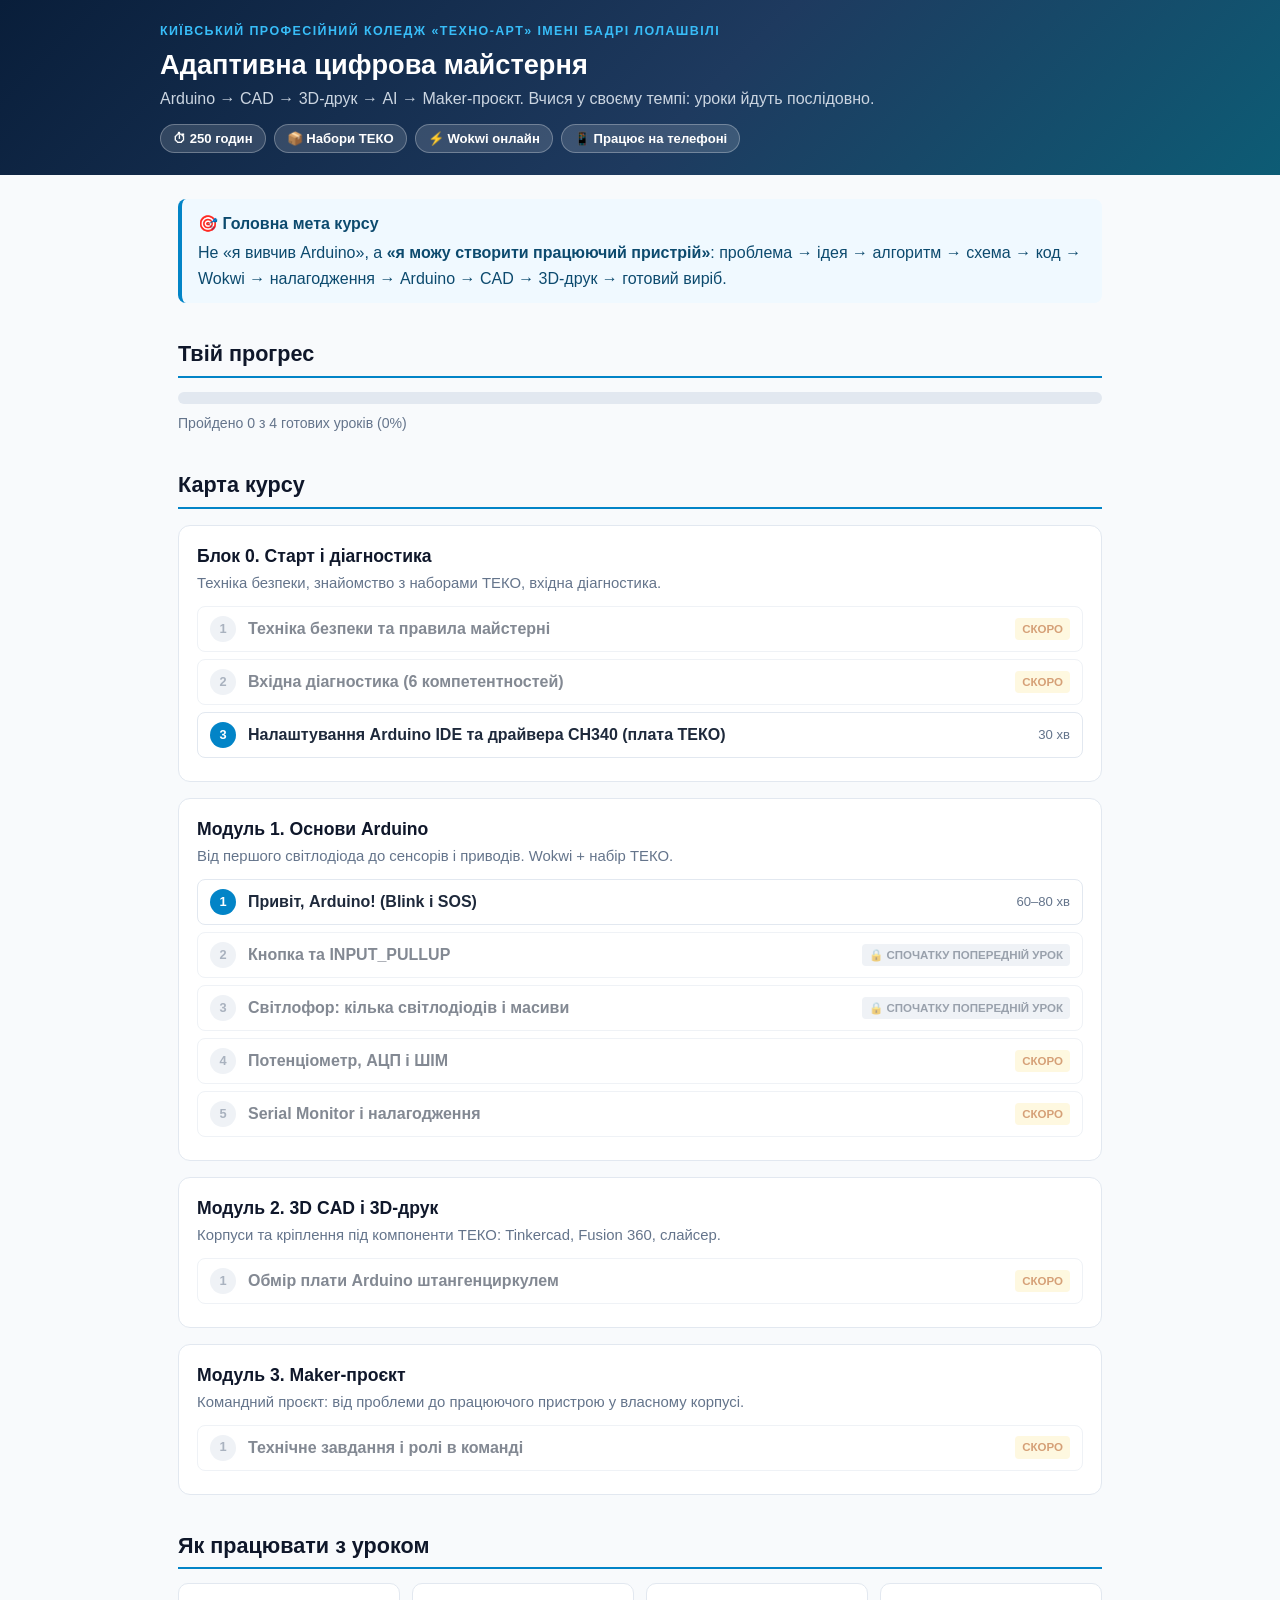
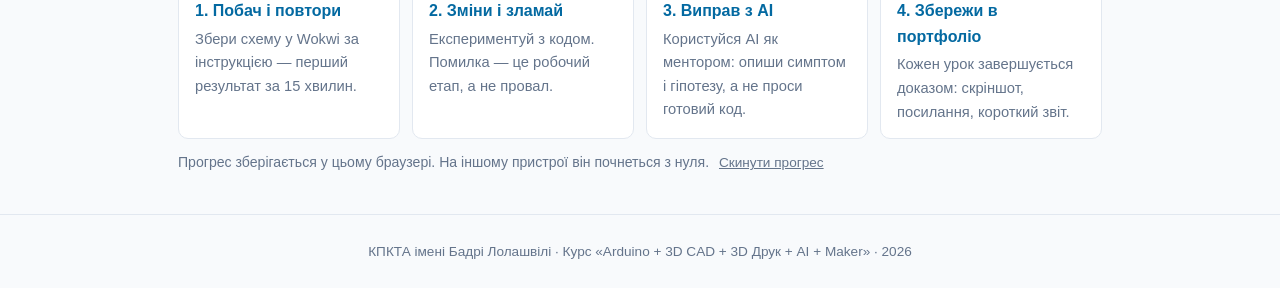
==== index.html @ d06ac38b "Add files via upload" ====
<!DOCTYPE html>
<html lang="uk">
<head>
<meta charset="UTF-8">
<meta name="viewport" content="width=device-width, initial-scale=1">
<title>Адаптивна цифрова майстерня: Arduino · CAD · 3D-друк · AI · Maker</title>
<link rel="stylesheet" href="assets/style.css">
</head>
<body data-root="">

<header class="site-header">
  <div class="wrap">
    <div class="inst">Київський професійний коледж «ТЕХНО-АРТ» імені Бадрі Лолашвілі</div>
    <h1>Адаптивна цифрова майстерня</h1>
    <p>Arduino → CAD → 3D-друк → AI → Maker-проєкт. Вчися у своєму темпі: уроки йдуть послідовно.</p>
    <div class="meta">
      <span class="pill">⏱ 250 годин</span>
      <span class="pill">📦 Набори ТЕКО</span>
      <span class="pill">⚡ Wokwi онлайн</span>
      <span class="pill">📱 Працює на телефоні</span>
    </div>
  </div>
</header>

<main>
  <div class="box mission">
    <div class="box-title">🎯 Головна мета курсу</div>
    Не «я вивчив Arduino», а <strong>«я можу створити працюючий пристрій»</strong>:
    проблема → ідея → алгоритм → схема → код → Wokwi → налагодження → Arduino → CAD → 3D-друк → готовий виріб.
  </div>

  <h2>Твій прогрес</h2>
  <div class="progress"><div id="progress-bar"></div></div>
  <div id="progress-text" class="hint"></div>

  <h2>Карта курсу</h2>
  <div id="course-root"></div>

  <h2>Як працювати з уроком</h2>
  <div class="grid">
    <div class="card"><h4>1. Побач і повтори</h4><p>Збери схему у Wokwi за інструкцією — перший результат за 15 хвилин.</p></div>
    <div class="card"><h4>2. Зміни і зламай</h4><p>Експериментуй з кодом. Помилка — це робочий етап, а не провал.</p></div>
    <div class="card"><h4>3. Виправ з AI</h4><p>Користуйся AI як ментором: опиши симптом і гіпотезу, а не проси готовий код.</p></div>
    <div class="card"><h4>4. Збережи в портфоліо</h4><p>Кожен урок завершується доказом: скріншот, посилання, короткий звіт.</p></div>
  </div>

  <p class="hint">Прогрес зберігається у цьому браузері. На іншому пристрої він почнеться з нуля.
  <button class="link-btn" id="reset-btn">Скинути прогрес</button></p>
</main>

<footer>
  КПКТА імені Бадрі Лолашвілі · Курс «Arduino + 3D CAD + 3D Друк + AI + Maker» · 2026
</footer>

<script src="assets/course.js"></script>
<script src="assets/app.js"></script>
</body>
</html>
---- assets/style.css ----
:root{
  --primary:#0284c7;--primary-dark:#0369a1;--ink:#0f172a;--text:#1e293b;--muted:#64748b;
  --bg:#f8fafc;--card:#fff;--border:#e2e8f0;--ok:#059669;--warn:#d97706;--bad:#dc2626;--purple:#7c3aed;
}
*,*:before,*:after{box-sizing:border-box}
html{scroll-behavior:smooth}
body{margin:0;font-family:-apple-system,BlinkMacSystemFont,"Segoe UI",Roboto,Arial,sans-serif;
  background:var(--bg);color:var(--text);line-height:1.6;font-size:16px}
a{color:var(--primary-dark)}
code{background:#e2e8f0;padding:1px 6px;border-radius:4px;font-family:Consolas,"Courier New",monospace;font-size:.92em}

/* Header */
.site-header{background:linear-gradient(135deg,#091e3a,#1e3a5f 55%,#0d5c75);color:#fff;padding:22px 20px}
.wrap{max-width:960px;margin:0 auto}
.site-header .inst{font-size:.78rem;letter-spacing:1.4px;text-transform:uppercase;color:#38bdf8;font-weight:700}
.site-header h1{margin:6px 0 4px;font-size:1.7rem;line-height:1.25}
.site-header p{margin:0;color:#cbd5e1}
.crumbs{font-size:.85rem;margin-bottom:6px}
.crumbs a{color:#7dd3fc;text-decoration:none}
.crumbs a:hover{text-decoration:underline}
.meta{display:flex;flex-wrap:wrap;gap:8px;margin-top:12px}
.pill{background:rgba(255,255,255,.14);border:1px solid rgba(255,255,255,.28);padding:3px 12px;border-radius:20px;font-size:.82rem;font-weight:600}

main{max-width:960px;margin:24px auto;padding:0 18px}
h2{font-size:1.35rem;color:var(--ink);border-bottom:2px solid var(--primary);padding-bottom:4px;margin:34px 0 14px}
h3{font-size:1.1rem;color:var(--primary-dark);margin:20px 0 8px}

/* Boxes */
.box{border-radius:8px;padding:12px 16px;margin:14px 0;border-left:4px solid}
.box>:first-child{margin-top:0}.box>:last-child{margin-bottom:0}
.box-title{font-weight:700;margin-bottom:4px}
.mission{background:#f0f9ff;border-color:var(--primary);color:#0c4a6e}
.warn{background:#fffbeb;border-color:var(--warn);color:#78350f}
.danger{background:#fef2f2;border-color:var(--bad);color:#7f1d1d}
.ok{background:#f0fdf4;border-color:var(--ok);color:#14532d}
.ai{background:#faf5ff;border-color:var(--purple);color:#4c1d95}

/* Cards / grid */
.grid{display:grid;grid-template-columns:repeat(auto-fit,minmax(220px,1fr));gap:12px;margin:12px 0}
.card{background:var(--card);border:1px solid var(--border);border-radius:10px;padding:14px 16px}
.card h4{margin:0 0 4px;color:var(--primary-dark)}
.card p{margin:0;font-size:.92rem;color:var(--muted)}

/* Code */
.codewrap{position:relative;margin:12px 0}
pre{background:#0f172a;color:#e2e8f0;padding:14px 16px;border-radius:8px;overflow-x:auto;
  font-family:Consolas,"Courier New",monospace;font-size:.88rem;line-height:1.5;margin:0}
.copy-btn{position:absolute;top:8px;right:8px;background:#334155;color:#fff;border:0;border-radius:6px;
  padding:4px 10px;font-size:.78rem;cursor:pointer}
.copy-btn:hover{background:var(--primary)}

/* Buttons */
.btn{display:inline-block;background:var(--primary);color:#fff;border:0;border-radius:8px;padding:9px 18px;
  font-weight:600;font-size:.95rem;text-decoration:none;cursor:pointer}
.btn:hover{background:var(--primary-dark)}
.btn.alt{background:#fff;color:var(--ink);border:1px solid var(--border)}
.btn.alt:hover{background:#f1f5f9}
.btn.ok-btn{background:var(--ok)}
.btn[disabled],.btn.disabled{opacity:.45;cursor:not-allowed;pointer-events:none}

/* Tabs */
.tabs{display:flex;flex-wrap:wrap;gap:6px;margin:14px 0 0}
.tabs button{background:#fff;border:1px solid var(--border);border-bottom:0;border-radius:8px 8px 0 0;
  padding:8px 14px;font-weight:600;cursor:pointer;color:var(--muted)}
.tabs button.active{background:var(--primary);color:#fff;border-color:var(--primary)}
.panel{display:none;background:#fff;border:1px solid var(--border);border-radius:0 8px 8px 8px;padding:14px 16px}
.panel.active{display:block}

/* Details */
details{background:#fff;border:1px solid var(--border);border-radius:8px;padding:8px 14px;margin:10px 0}
summary{font-weight:700;cursor:pointer;color:var(--primary-dark)}
details[open] summary{margin-bottom:8px}

/* Checklist */
.checklist{list-style:none;padding:0;margin:10px 0}
.checklist li{margin:6px 0}
.checklist label{display:flex;gap:10px;align-items:flex-start;cursor:pointer}
.checklist input{margin-top:6px;width:18px;height:18px;accent-color:var(--ok)}

/* Tables */
table{border-collapse:collapse;width:100%;margin:12px 0;font-size:.93rem}
th{background:var(--ink);color:#fff;text-align:left;padding:7px 10px}
td{border:1px solid var(--border);padding:7px 10px;vertical-align:top;background:#fff}

/* Lesson footer nav */
.lesson-nav{display:flex;justify-content:space-between;gap:10px;flex-wrap:wrap;margin:36px 0 10px;
  padding-top:18px;border-top:2px solid var(--border)}
.done-row{text-align:center;margin:26px 0}
.hint{font-size:.88rem;color:var(--muted);margin-top:6px}

/* Course map */
.progress{height:12px;background:#e2e8f0;border-radius:10px;overflow:hidden;margin:8px 0}
.progress>div{height:100%;background:linear-gradient(90deg,#0284c7,#10b981);width:0;transition:width .4s}
.module{background:#fff;border:1px solid var(--border);border-radius:12px;padding:16px 18px;margin:16px 0}
.module h3{margin:0;color:var(--ink)}
.module>p{margin:2px 0 10px;color:var(--muted);font-size:.93rem}
.lesson-row{display:flex;align-items:center;gap:12px;padding:9px 12px;border:1px solid var(--border);
  border-radius:8px;margin:7px 0;text-decoration:none;color:var(--text);background:#fff}
a.lesson-row:hover{border-color:var(--primary);background:#f0f9ff}
.lesson-row .st{width:26px;height:26px;border-radius:50%;display:flex;align-items:center;justify-content:center;
  font-size:.8rem;font-weight:700;background:#e2e8f0;color:var(--muted);flex:none}
.lesson-row.done .st{background:var(--ok);color:#fff}
.lesson-row.open .st{background:var(--primary);color:#fff}
.lesson-row .t{flex:1;font-weight:600}
.lesson-row .tm{font-size:.82rem;color:var(--muted);white-space:nowrap}
.lesson-row.locked{opacity:.55;cursor:not-allowed}
.tag{font-size:.72rem;font-weight:700;border-radius:4px;padding:2px 7px;text-transform:uppercase}
.tag.soon{background:#fef3c7;color:#b45309}.tag.lock{background:#e2e8f0;color:#475569}
footer{text-align:center;color:var(--muted);font-size:.85rem;padding:26px 16px;border-top:1px solid var(--border);margin-top:40px}
.link-btn{background:none;border:0;color:var(--muted);text-decoration:underline;cursor:pointer;font-size:.85rem}
/* Кроки уроку */
.step{display:flex;align-items:center;gap:12px;margin:34px 0 14px;border-bottom:2px solid var(--primary);padding-bottom:6px}
.step .num{flex:none;width:36px;height:36px;border-radius:50%;background:var(--primary);color:#fff;display:flex;
  align-items:center;justify-content:center;font-weight:800}
.step h2{margin:0;border:0;padding:0}
.step.bonus .num{background:var(--purple)}
.badge-bonus{background:#f3e8ff;color:#7e22ce;font-size:.72rem;font-weight:700;border-radius:4px;padding:2px 8px;
  text-transform:uppercase;margin-left:8px;vertical-align:middle}
.win{background:#f0fdf4;border:2px dashed var(--ok);border-radius:10px;padding:12px 16px;margin:16px 0;color:#14532d}
.win strong:first-child{font-size:1.05rem}
.lead{font-size:1.1rem;color:var(--text)}
.glossary dt{font-weight:700;color:var(--primary-dark);margin-top:8px}
.glossary dd{margin:2px 0 0 0;color:var(--muted)}
.figure{background:#fff;border:1px solid var(--border);border-radius:10px;padding:10px;margin:14px 0;text-align:center}
.figure svg{max-width:100%;height:auto}
.figure figcaption{font-size:.85rem;color:var(--muted);margin-top:4px}

/* Віртуальний маяк */
.ledsim{background:#0f172a;color:#e2e8f0;border-radius:14px;padding:18px;margin:16px 0}
.ledsim-stage{display:flex;align-items:center;gap:18px;justify-content:center;padding:10px 0 16px}
.ledsim .led{width:74px;height:74px;border-radius:50%;background:#3b0a0a;border:4px solid #475569;
  transition:background .05s,box-shadow .05s}
.ledsim .led.on{background:#ff3b3b;box-shadow:0 0 18px 8px rgba(255,59,59,.65),0 0 60px 24px rgba(255,59,59,.35)}
.ledsim-state{font-size:1.1rem;font-weight:700;min-width:130px}
.ledsim-controls{display:grid;grid-template-columns:repeat(auto-fit,minmax(240px,1fr));gap:12px;margin-bottom:12px}
.ledsim label{display:block;font-size:.92rem}
.ledsim input[type=range]{width:100%;accent-color:#38bdf8}
.ledsim .row{display:flex;flex-wrap:wrap;gap:8px;margin:6px 0 12px}
.ledsim pre{background:#020617;font-size:.85rem}
.ledsim .btn.alt{background:#1e293b;color:#e2e8f0;border-color:#334155}
/* Віртуальна кнопка */
.buttonsim{background:#0f172a;color:#e2e8f0;border-radius:14px;padding:18px;margin:16px 0}
.buttonsim-stage{display:flex;align-items:center;justify-content:space-around;gap:20px;padding:14px 0 18px;flex-wrap:wrap}
.push-btn-box{display:flex;flex-direction:column;align-items:center;gap:8px}
.push-btn{width:90px;height:90px;border-radius:18px;background:linear-gradient(145deg,#334155,#1e293b);
  border:4px solid #475569;box-shadow:0 8px 0 #0f172a,0 12px 16px rgba(0,0,0,.4);
  cursor:pointer;display:flex;flex-direction:column;align-items:center;justify-content:center;
  font-weight:700;color:#f8fafc;font-size:.95rem;user-select:none;transition:transform .06s,box-shadow .06s;
  outline:none;-webkit-tap-highlight-color:transparent}
.push-btn:active,.push-btn.pressed{transform:translateY(6px);box-shadow:0 2px 0 #0f172a,0 4px 8px rgba(0,0,0,.4);
  background:linear-gradient(145deg,#0284c7,#0369a1);border-color:#38bdf8}
.push-btn .btn-cap{width:54px;height:54px;border-radius:50%;background:#e11d48;box-shadow:inset 0 3px 6px rgba(255,255,255,.4),0 2px 4px rgba(0,0,0,.3);transition:background .06s}
.push-btn:active .btn-cap,.push-btn.pressed .btn-cap{background:#be123c}
.pin-monitor{background:#1e293b;border:1px solid #334155;border-radius:10px;padding:12px 18px;font-family:Consolas,monospace;font-size:.92rem;min-width:210px}
.pin-monitor .val{font-weight:700;padding:2px 8px;border-radius:4px;display:inline-block}
/* Віртуальний світлофор */
.trafficsim{background:#0f172a;color:#e2e8f0;border-radius:14px;padding:18px;margin:16px 0}
.trafficsim-stage{display:flex;align-items:center;justify-content:center;gap:30px;padding:16px 0;flex-wrap:wrap}
.traffic-housing{background:#1e293b;border:4px solid #334155;border-radius:24px;padding:16px 14px;display:flex;flex-direction:column;gap:12px;box-shadow:0 10px 25px rgba(0,0,0,.5);align-items:center}
.traffic-lamp{width:56px;height:56px;border-radius:50%;background:#1e1e24;border:3px solid #0f172a;transition:background .1s,box-shadow .1s}
.traffic-lamp.red.on{background:#ef4444;box-shadow:0 0 20px 8px rgba(239,68,68,.7)}
.traffic-lamp.yellow.on{background:#eab308;box-shadow:0 0 20px 8px rgba(234,179,8,.7)}
.traffic-lamp.green.on{background:#22c55e;box-shadow:0 0 20px 8px rgba(34,197,94,.7)}
.traffic-phase-desc{font-size:1.05rem;font-weight:700;color:#38bdf8;margin-bottom:8px}

@media(max-width:600px){.site-header h1{font-size:1.35rem}.lesson-row .tm{display:none}.ledsim-stage,.buttonsim-stage,.trafficsim-stage{flex-direction:column;gap:12px}}
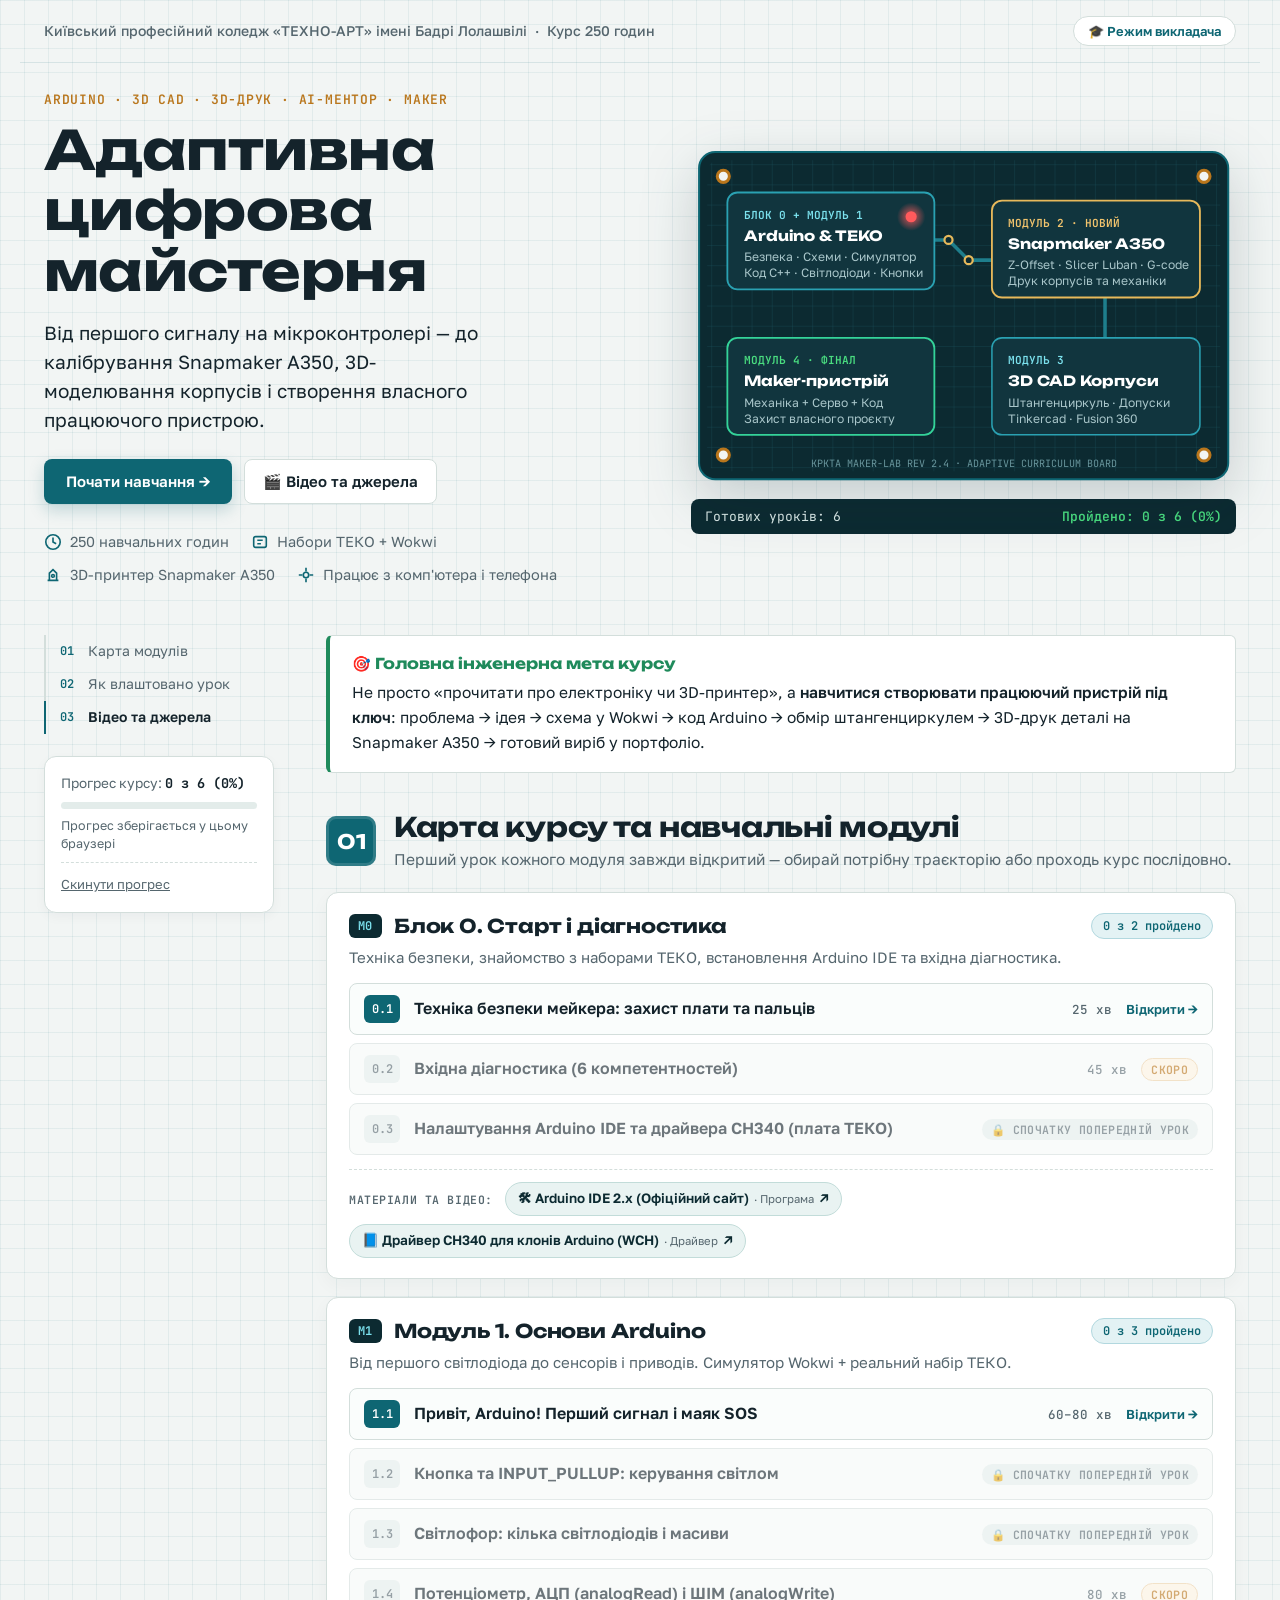
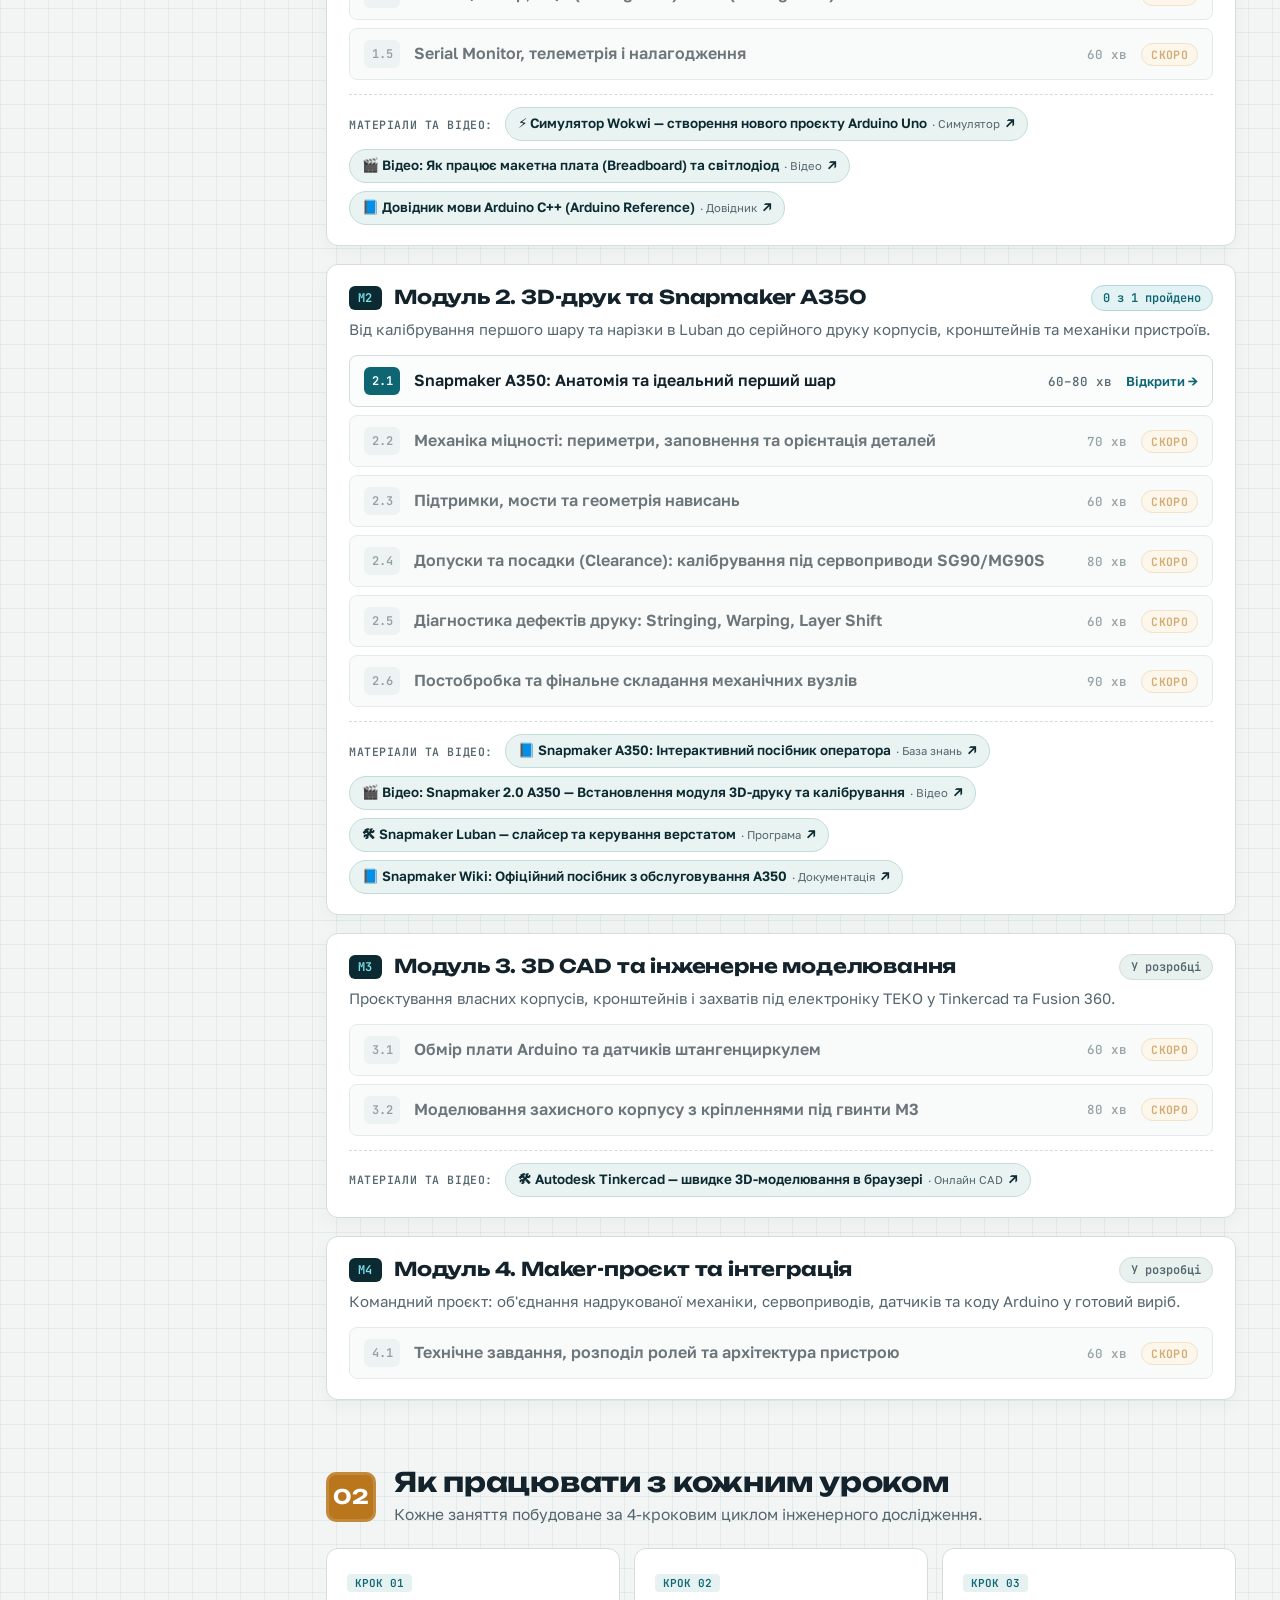
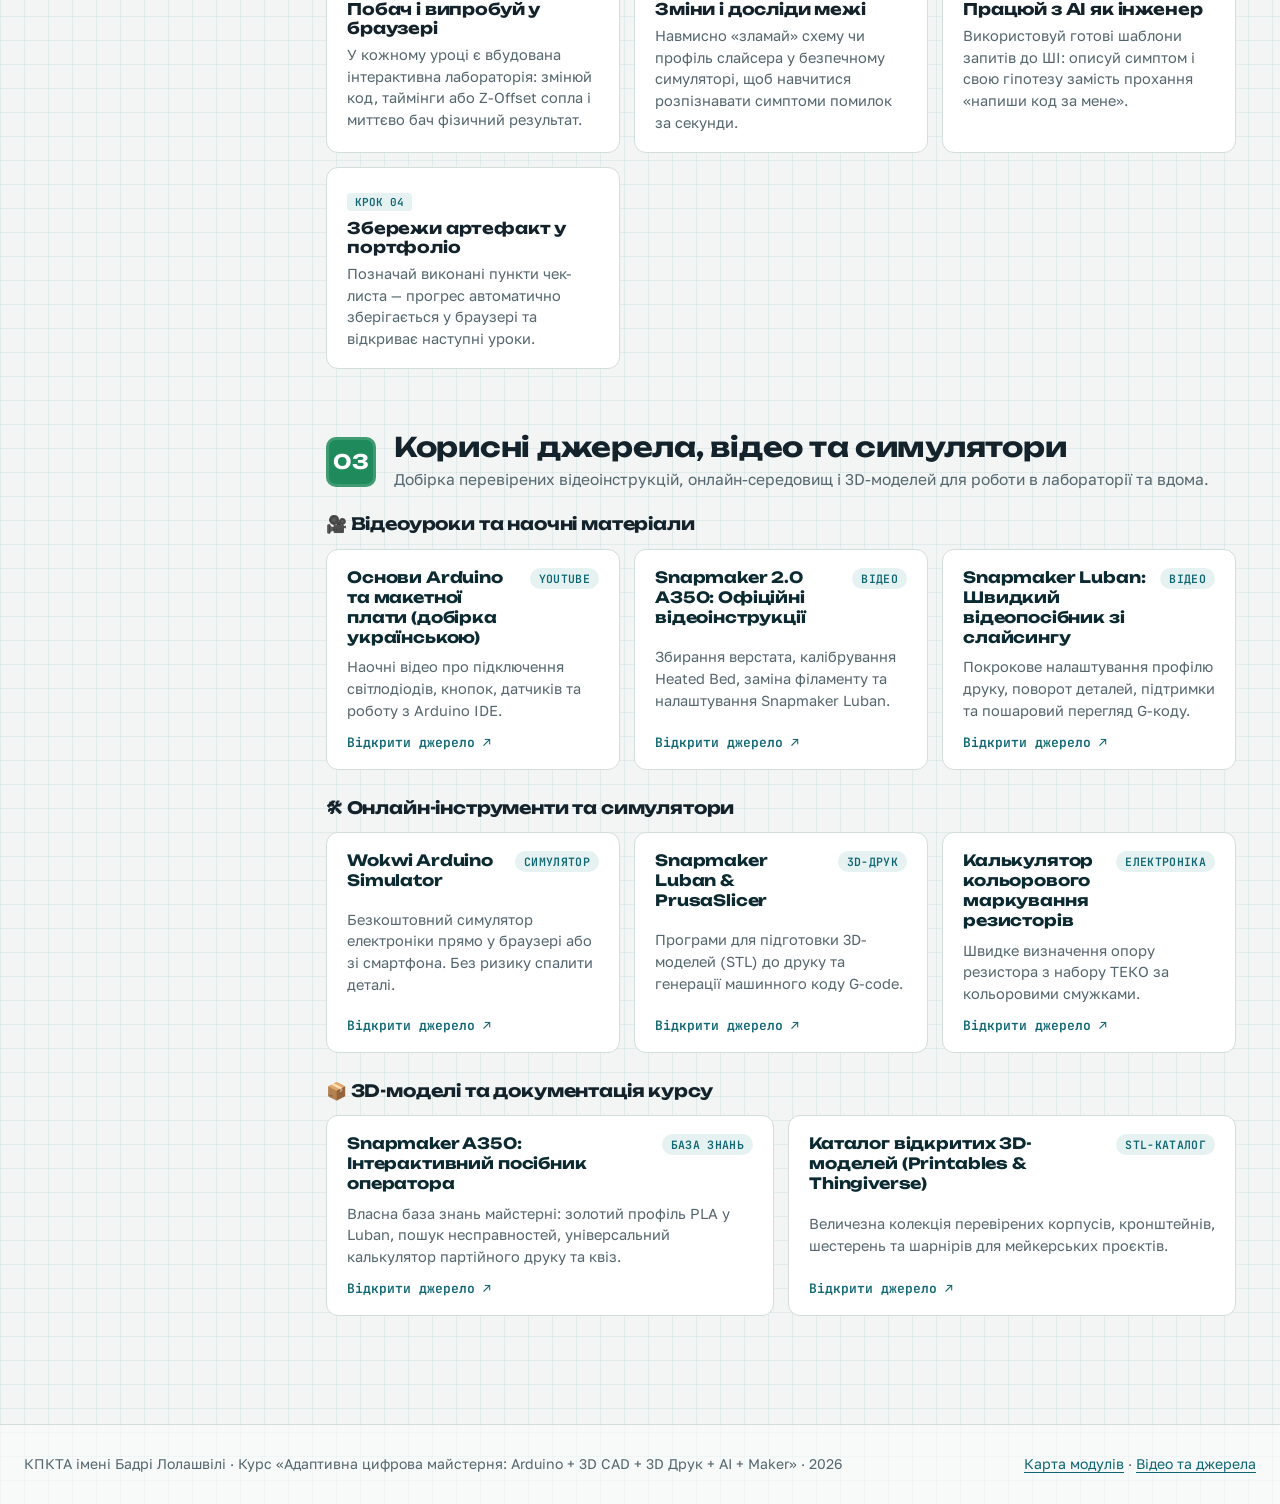
==== commit ccbb33ee: "feat: оновлення курсу, посібник A350, виправлення посилань" ====
--- a/index.html
+++ b/index.html
@@ -3,53 +3,208 @@
 <head>
 <meta charset="UTF-8">
 <meta name="viewport" content="width=device-width, initial-scale=1">
-<title>Адаптивна цифрова майстерня: Arduino · CAD · 3D-друк · AI · Maker</title>
+<title>Карта курсу — Адаптивна цифрова майстерня: Arduino · CAD · 3D-друк · AI · Maker</title>
+<link rel="preconnect" href="https://fonts.googleapis.com">
+<link rel="preconnect" href="https://fonts.gstatic.com" crossorigin>
+<link href="https://fonts.googleapis.com/css2?family=Unbounded:wght@500;700&family=Golos+Text:wght@400;500;600;700&family=JetBrains+Mono:wght@400;600&display=swap" rel="stylesheet">
 <link rel="stylesheet" href="assets/style.css">
 </head>
 <body data-root="">
 
-<header class="site-header">
-  <div class="wrap">
-    <div class="inst">Київський професійний коледж «ТЕХНО-АРТ» імені Бадрі Лолашвілі</div>
+<header class="topbar">
+  <div class="crumbs">
+    <span>Київський професійний коледж «ТЕХНО-АРТ» імені Бадрі Лолашвілі</span>
+    <span aria-hidden="true">·</span>
+    <span>Курс 250 годин</span>
+  </div>
+  <div class="topbar-actions">
+    <button class="chip-btn" id="teacher-toggle-btn" type="button">🎓 Режим викладача</button>
+  </div>
+</header>
+
+<section class="hero">
+  <div>
+    <p class="kicker">Arduino · 3D CAD · 3D-друк · AI-ментор · Maker</p>
     <h1>Адаптивна цифрова майстерня</h1>
-    <p>Arduino → CAD → 3D-друк → AI → Maker-проєкт. Вчися у своєму темпі: уроки йдуть послідовно.</p>
-    <div class="meta">
-      <span class="pill">⏱ 250 годин</span>
-      <span class="pill">📦 Набори ТЕКО</span>
-      <span class="pill">⚡ Wokwi онлайн</span>
-      <span class="pill">📱 Працює на телефоні</span>
-    </div>
-  </div>
-</header>
-
-<main>
-  <div class="box mission">
-    <div class="box-title">🎯 Головна мета курсу</div>
-    Не «я вивчив Arduino», а <strong>«я можу створити працюючий пристрій»</strong>:
-    проблема → ідея → алгоритм → схема → код → Wokwi → налагодження → Arduino → CAD → 3D-друк → готовий виріб.
-  </div>
-
-  <h2>Твій прогрес</h2>
-  <div class="progress"><div id="progress-bar"></div></div>
-  <div id="progress-text" class="hint"></div>
-
-  <h2>Карта курсу</h2>
-  <div id="course-root"></div>
-
-  <h2>Як працювати з уроком</h2>
-  <div class="grid">
-    <div class="card"><h4>1. Побач і повтори</h4><p>Збери схему у Wokwi за інструкцією — перший результат за 15 хвилин.</p></div>
-    <div class="card"><h4>2. Зміни і зламай</h4><p>Експериментуй з кодом. Помилка — це робочий етап, а не провал.</p></div>
-    <div class="card"><h4>3. Виправ з AI</h4><p>Користуйся AI як ментором: опиши симптом і гіпотезу, а не проси готовий код.</p></div>
-    <div class="card"><h4>4. Збережи в портфоліо</h4><p>Кожен урок завершується доказом: скріншот, посилання, короткий звіт.</p></div>
-  </div>
-
-  <p class="hint">Прогрес зберігається у цьому браузері. На іншому пристрої він почнеться з нуля.
-  <button class="link-btn" id="reset-btn">Скинути прогрес</button></p>
-</main>
+    <p class="promise">Від першого сигналу на мікроконтролері — до калібрування Snapmaker A350, 3D-моделювання корпусів і створення власного працюючого пристрою.</p>
+    <div class="hero-cta">
+      <a class="btn-primary" id="continue-btn" href="modules/01-arduino-basics/lesson-01.html">Почати навчання →</a>
+      <a class="btn-ghost" href="#resources-sec">🎬 Відео та джерела</a>
+    </div>
+    <ul class="facts">
+      <li><svg viewBox="0 0 20 20" fill="none" stroke="currentColor" stroke-width="1.8"><circle cx="10" cy="10" r="8"/><path d="M10 5v5l3.5 2"/></svg>250 навчальних годин</li>
+      <li><svg viewBox="0 0 20 20" fill="none" stroke="currentColor" stroke-width="1.8"><rect x="3" y="4" width="14" height="12" rx="2"/><path d="M7 8h6M7 12h4"/></svg>Набори ТЕКО + Wokwi</li>
+      <li><svg viewBox="0 0 20 20" fill="none" stroke="currentColor" stroke-width="1.8"><path d="M4 16h12M6 16V8l4-4 4 4v8"/><circle cx="10" cy="11" r="1.5"/></svg>3D-принтер Snapmaker A350</li>
+      <li><svg viewBox="0 0 20 20" fill="none" stroke="currentColor" stroke-width="1.8"><path d="M10 2v4M10 14v4M2 10h4M14 10h4"/><circle cx="10" cy="10" r="3"/></svg>Працює з комп'ютера і телефона</li>
+    </ul>
+  </div>
+
+  <figure class="hero-board">
+    <svg class="board-map" viewBox="0 0 540 340" role="img" aria-label="Схема інженерного шляху: Електроніка Arduino, 3D-друк Snapmaker A350, 3D CAD моделювання та готовий Maker-проєкт">
+      <defs>
+        <pattern id="pcbGrid" width="20" height="20" patternUnits="userSpaceOnUse">
+          <path d="M 20 0 L 0 0 0 20" fill="none" stroke="#184C57" stroke-width="0.7"/>
+        </pattern>
+        <radialGradient id="ledGlow" cx="50%" cy="50%" r="50%">
+          <stop offset="0%" stop-color="#FF5A5C" stop-opacity=".85"/>
+          <stop offset="100%" stop-color="#FF5A5C" stop-opacity="0"/>
+        </radialGradient>
+      </defs>
+      <!-- Корпус плати маршруту -->
+      <rect x="8" y="8" width="524" height="324" rx="16" fill="#0C2A31" stroke="#0E6673" stroke-width="2"/>
+      <rect x="16" y="16" width="508" height="308" rx="12" fill="url(#pcbGrid)"/>
+      <!-- Монтажні отвори по кутах -->
+      <g fill="#F2F5F4" stroke="#B9761C" stroke-width="3">
+        <circle cx="32" cy="32" r="6"/><circle cx="508" cy="32" r="6"/>
+        <circle cx="32" cy="308" r="6"/><circle cx="508" cy="308" r="6"/>
+      </g>
+      <!-- Мідні доріжки між модулями -->
+      <g fill="none" stroke="#1E7E8C" stroke-width="3.5" stroke-linecap="round" stroke-linejoin="round">
+        <path d="M 155 95 H 255 L 275 115 H 330"/>
+        <path d="M 410 150 V 195 L 390 215 H 310"/>
+        <path d="M 210 245 H 145"/>
+      </g>
+      <!-- Вузли-переходи (vias) -->
+      <g fill="#0C2A31" stroke="#E7B95B" stroke-width="2.2">
+        <circle cx="255" cy="95" r="4"/><circle cx="275" cy="115" r="4"/>
+        <circle cx="390" cy="215" r="4"/><circle cx="210" cy="245" r="4"/>
+      </g>
+
+      <!-- Вузол 0 + 1: Arduino & ТЕКО -->
+      <g transform="translate(36, 48)">
+        <rect width="205" height="96" rx="10" fill="#11353E" stroke="#2AA1B2" stroke-width="1.8"/>
+        <text x="16" y="26" fill="#7CE2EE" font-family="JetBrains Mono, monospace" font-size="11" font-weight="600">БЛОК 0 + МОДУЛЬ 1</text>
+        <text x="16" y="48" fill="#FFFFFF" font-family="Unbounded, sans-serif" font-size="14" font-weight="700">Arduino &amp; ТЕКО</text>
+        <text x="16" y="68" fill="#A9C6CA" font-family="Golos Text, sans-serif" font-size="12">Безпека · Схеми · Симулятор</text>
+        <text x="16" y="84" fill="#A9C6CA" font-family="Golos Text, sans-serif" font-size="12">Код C++ · Світлодіоди · Кнопки</text>
+        <circle cx="182" cy="24" r="14" fill="url(#ledGlow)" class="pulse-glow"/>
+        <circle cx="182" cy="24" r="5.5" fill="#FF5A5C"/>
+      </g>
+
+      <!-- Вузол 2: 3D-друк Snapmaker A350 -->
+      <g transform="translate(298, 56)">
+        <rect width="206" height="96" rx="10" fill="#11353E" stroke="#E7B95B" stroke-width="1.8"/>
+        <text x="16" y="26" fill="#F2C46D" font-family="JetBrains Mono, monospace" font-size="11" font-weight="600">МОДУЛЬ 2 · НОВИЙ</text>
+        <text x="16" y="48" fill="#FFFFFF" font-family="Unbounded, sans-serif" font-size="14" font-weight="700">Snapmaker A350</text>
+        <text x="16" y="68" fill="#A9C6CA" font-family="Golos Text, sans-serif" font-size="12">Z-Offset · Slicer Luban · G-code</text>
+        <text x="16" y="84" fill="#A9C6CA" font-family="Golos Text, sans-serif" font-size="12">Друк корпусів та механіки</text>
+      </g>
+
+      <!-- Вузол 3: 3D CAD -->
+      <g transform="translate(298, 192)">
+        <rect width="206" height="96" rx="10" fill="#11353E" stroke="#2AA1B2" stroke-width="1.5"/>
+        <text x="16" y="26" fill="#7CE2EE" font-family="JetBrains Mono, monospace" font-size="11" font-weight="600">МОДУЛЬ 3</text>
+        <text x="16" y="48" fill="#FFFFFF" font-family="Unbounded, sans-serif" font-size="14" font-weight="700">3D CAD Корпуси</text>
+        <text x="16" y="68" fill="#A9C6CA" font-family="Golos Text, sans-serif" font-size="12">Штангенциркуль · Допуски</text>
+        <text x="16" y="84" fill="#A9C6CA" font-family="Golos Text, sans-serif" font-size="12">Tinkercad · Fusion 360</text>
+      </g>
+
+      <!-- Вузол 4: Maker-проєкт -->
+      <g transform="translate(36, 192)">
+        <rect width="205" height="96" rx="10" fill="#11353E" stroke="#34D399" stroke-width="1.8"/>
+        <text x="16" y="26" fill="#4ADE80" font-family="JetBrains Mono, monospace" font-size="11" font-weight="600">МОДУЛЬ 4 · ФІНАЛ</text>
+        <text x="16" y="48" fill="#FFFFFF" font-family="Unbounded, sans-serif" font-size="14" font-weight="700">Maker-пристрій</text>
+        <text x="16" y="68" fill="#A9C6CA" font-family="Golos Text, sans-serif" font-size="12">Механіка + Серво + Код</text>
+        <text x="16" y="84" fill="#A9C6CA" font-family="Golos Text, sans-serif" font-size="12">Захист власного проєкту</text>
+      </g>
+
+      <!-- Напис на платі -->
+      <text x="270" y="320" text-anchor="middle" fill="#68959C" font-family="JetBrains Mono, monospace" font-size="10">KPKTA MAKER-LAB REV 2.4 · ADAPTIVE CURRICULUM BOARD</text>
+    </svg>
+    <div class="board-telemetry">
+      <span id="hero-stat-ready">Готових уроків: 6</span>
+      <span id="hero-stat-done" class="badge-ok">Твій прогрес: 0%</span>
+    </div>
+  </figure>
+</section>
+
+<div class="layout">
+  <aside class="toc" aria-label="Навігація по сторінці">
+    <ol>
+      <li><a href="#modules-sec" class="active"><b>01</b>Карта модулів</a></li>
+      <li><a href="#method-sec"><b>02</b>Як влаштовано урок</a></li>
+      <li><a href="#resources-sec"><b>03</b>Відео та джерела</a></li>
+    </ol>
+    <div class="meter">
+      <p>Прогрес курсу: <b id="progress-short">0%</b></p>
+      <div class="bar"><span id="progress-bar"></span></div>
+      <p id="progress-text" class="meter-sub"></p>
+      <div class="meter-actions">
+        <button class="link-btn" id="reset-btn" type="button">Скинути прогрес</button>
+      </div>
+    </div>
+  </aside>
+
+  <main>
+    <div class="callout safe" style="max-width:100%;margin-top:0">
+      <b>🎯 Головна інженерна мета курсу</b>
+      <p>Не просто «прочитати про електроніку чи 3D-принтер», а <strong>навчитися створювати працюючий пристрій під ключ</strong>: проблема → ідея → схема у Wokwi → код Arduino → обмір штангенциркулем → 3D-друк деталі на Snapmaker A350 → готовий виріб у портфоліо.</p>
+    </div>
+
+    <section class="step" id="modules-sec">
+      <div class="step-head">
+        <span class="step-num">01</span>
+        <div>
+          <h2>Карта курсу та навчальні модулі</h2>
+          <p class="sub-lead">Перший урок кожного модуля завжди відкритий — обирай потрібну траєкторію або проходь курс послідовно.</p>
+        </div>
+      </div>
+      <div id="course-root"></div>
+    </section>
+
+    <section class="step" id="method-sec">
+      <div class="step-head">
+        <span class="step-num bonus">02</span>
+        <div>
+          <h2>Як працювати з кожним уроком</h2>
+          <p class="sub-lead">Кожне заняття побудоване за 4-кроковим циклом інженерного дослідження.</p>
+        </div>
+      </div>
+      <div class="grid">
+        <div class="card">
+          <span class="card-step">КРОК 01</span>
+          <h4>Побач і випробуй у браузері</h4>
+          <p>У кожному уроці є вбудована інтерактивна лабораторія: змінюй код, таймінги або Z-Offset сопла і миттєво бач фізичний результат.</p>
+        </div>
+        <div class="card">
+          <span class="card-step">КРОК 02</span>
+          <h4>Зміни і досліди межі</h4>
+          <p>Навмисно «зламай» схему чи профіль слайсера у безпечному симуляторі, щоб навчитися розпізнавати симптоми помилок за секунди.</p>
+        </div>
+        <div class="card">
+          <span class="card-step">КРОК 03</span>
+          <h4>Працюй з AI як інженер</h4>
+          <p>Використовуй готові шаблони запитів до ШІ: описуй симптом і свою гіпотезу замість прохання «напиши код за мене».</p>
+        </div>
+        <div class="card">
+          <span class="card-step">КРОК 04</span>
+          <h4>Збережи артефакт у портфоліо</h4>
+          <p>Позначай виконані пункти чек-листа — прогрес автоматично зберігається у браузері та відкриває наступні уроки.</p>
+        </div>
+      </div>
+    </section>
+
+    <section class="step" id="resources-sec">
+      <div class="step-head">
+        <span class="step-num final">03</span>
+        <div>
+          <h2>Корисні джерела, відео та симулятори</h2>
+          <p class="sub-lead">Добірка перевірених відеоінструкцій, онлайн-середовищ і 3D-моделей для роботи в лабораторії та вдома.</p>
+        </div>
+      </div>
+      <div id="resources-root"></div>
+    </section>
+  </main>
+</div>
 
 <footer>
-  КПКТА імені Бадрі Лолашвілі · Курс «Arduino + 3D CAD + 3D Друк + AI + Maker» · 2026
+  <div class="footer-inner">
+    <div>КПКТА імені Бадрі Лолашвілі · Курс «Адаптивна цифрова майстерня: Arduino + 3D CAD + 3D Друк + AI + Maker» · 2026</div>
+    <div class="footer-links">
+      <a href="#modules-sec">Карта модулів</a> ·
+      <a href="#resources-sec">Відео та джерела</a>
+    </div>
+  </div>
 </footer>
 
 <script src="assets/course.js"></script>
--- a/assets/style.css
+++ b/assets/style.css
@@ -1,166 +1,645 @@
-:root{
-  --primary:#0284c7;--primary-dark:#0369a1;--ink:#0f172a;--text:#1e293b;--muted:#64748b;
-  --bg:#f8fafc;--card:#fff;--border:#e2e8f0;--ok:#059669;--warn:#d97706;--bad:#dc2626;--purple:#7c3aed;
-}
-*,*:before,*:after{box-sizing:border-box}
-html{scroll-behavior:smooth}
-body{margin:0;font-family:-apple-system,BlinkMacSystemFont,"Segoe UI",Roboto,Arial,sans-serif;
-  background:var(--bg);color:var(--text);line-height:1.6;font-size:16px}
-a{color:var(--primary-dark)}
-code{background:#e2e8f0;padding:1px 6px;border-radius:4px;font-family:Consolas,"Courier New",monospace;font-size:.92em}
-
-/* Header */
-.site-header{background:linear-gradient(135deg,#091e3a,#1e3a5f 55%,#0d5c75);color:#fff;padding:22px 20px}
-.wrap{max-width:960px;margin:0 auto}
-.site-header .inst{font-size:.78rem;letter-spacing:1.4px;text-transform:uppercase;color:#38bdf8;font-weight:700}
-.site-header h1{margin:6px 0 4px;font-size:1.7rem;line-height:1.25}
-.site-header p{margin:0;color:#cbd5e1}
-.crumbs{font-size:.85rem;margin-bottom:6px}
-.crumbs a{color:#7dd3fc;text-decoration:none}
-.crumbs a:hover{text-decoration:underline}
-.meta{display:flex;flex-wrap:wrap;gap:8px;margin-top:12px}
-.pill{background:rgba(255,255,255,.14);border:1px solid rgba(255,255,255,.28);padding:3px 12px;border-radius:20px;font-size:.82rem;font-weight:600}
-
-main{max-width:960px;margin:24px auto;padding:0 18px}
-h2{font-size:1.35rem;color:var(--ink);border-bottom:2px solid var(--primary);padding-bottom:4px;margin:34px 0 14px}
-h3{font-size:1.1rem;color:var(--primary-dark);margin:20px 0 8px}
-
-/* Boxes */
-.box{border-radius:8px;padding:12px 16px;margin:14px 0;border-left:4px solid}
-.box>:first-child{margin-top:0}.box>:last-child{margin-bottom:0}
-.box-title{font-weight:700;margin-bottom:4px}
-.mission{background:#f0f9ff;border-color:var(--primary);color:#0c4a6e}
-.warn{background:#fffbeb;border-color:var(--warn);color:#78350f}
-.danger{background:#fef2f2;border-color:var(--bad);color:#7f1d1d}
-.ok{background:#f0fdf4;border-color:var(--ok);color:#14532d}
-.ai{background:#faf5ff;border-color:var(--purple);color:#4c1d95}
-
-/* Cards / grid */
-.grid{display:grid;grid-template-columns:repeat(auto-fit,minmax(220px,1fr));gap:12px;margin:12px 0}
-.card{background:var(--card);border:1px solid var(--border);border-radius:10px;padding:14px 16px}
-.card h4{margin:0 0 4px;color:var(--primary-dark)}
-.card p{margin:0;font-size:.92rem;color:var(--muted)}
-
-/* Code */
-.codewrap{position:relative;margin:12px 0}
-pre{background:#0f172a;color:#e2e8f0;padding:14px 16px;border-radius:8px;overflow-x:auto;
-  font-family:Consolas,"Courier New",monospace;font-size:.88rem;line-height:1.5;margin:0}
-.copy-btn{position:absolute;top:8px;right:8px;background:#334155;color:#fff;border:0;border-radius:6px;
-  padding:4px 10px;font-size:.78rem;cursor:pointer}
-.copy-btn:hover{background:var(--primary)}
-
-/* Buttons */
-.btn{display:inline-block;background:var(--primary);color:#fff;border:0;border-radius:8px;padding:9px 18px;
-  font-weight:600;font-size:.95rem;text-decoration:none;cursor:pointer}
-.btn:hover{background:var(--primary-dark)}
-.btn.alt{background:#fff;color:var(--ink);border:1px solid var(--border)}
-.btn.alt:hover{background:#f1f5f9}
-.btn.ok-btn{background:var(--ok)}
-.btn[disabled],.btn.disabled{opacity:.45;cursor:not-allowed;pointer-events:none}
-
-/* Tabs */
-.tabs{display:flex;flex-wrap:wrap;gap:6px;margin:14px 0 0}
-.tabs button{background:#fff;border:1px solid var(--border);border-bottom:0;border-radius:8px 8px 0 0;
-  padding:8px 14px;font-weight:600;cursor:pointer;color:var(--muted)}
-.tabs button.active{background:var(--primary);color:#fff;border-color:var(--primary)}
-.panel{display:none;background:#fff;border:1px solid var(--border);border-radius:0 8px 8px 8px;padding:14px 16px}
-.panel.active{display:block}
-
-/* Details */
-details{background:#fff;border:1px solid var(--border);border-radius:8px;padding:8px 14px;margin:10px 0}
-summary{font-weight:700;cursor:pointer;color:var(--primary-dark)}
-details[open] summary{margin-bottom:8px}
-
-/* Checklist */
-.checklist{list-style:none;padding:0;margin:10px 0}
-.checklist li{margin:6px 0}
-.checklist label{display:flex;gap:10px;align-items:flex-start;cursor:pointer}
-.checklist input{margin-top:6px;width:18px;height:18px;accent-color:var(--ok)}
-
-/* Tables */
-table{border-collapse:collapse;width:100%;margin:12px 0;font-size:.93rem}
-th{background:var(--ink);color:#fff;text-align:left;padding:7px 10px}
-td{border:1px solid var(--border);padding:7px 10px;vertical-align:top;background:#fff}
-
-/* Lesson footer nav */
-.lesson-nav{display:flex;justify-content:space-between;gap:10px;flex-wrap:wrap;margin:36px 0 10px;
-  padding-top:18px;border-top:2px solid var(--border)}
-.done-row{text-align:center;margin:26px 0}
-.hint{font-size:.88rem;color:var(--muted);margin-top:6px}
-
-/* Course map */
-.progress{height:12px;background:#e2e8f0;border-radius:10px;overflow:hidden;margin:8px 0}
-.progress>div{height:100%;background:linear-gradient(90deg,#0284c7,#10b981);width:0;transition:width .4s}
-.module{background:#fff;border:1px solid var(--border);border-radius:12px;padding:16px 18px;margin:16px 0}
-.module h3{margin:0;color:var(--ink)}
-.module>p{margin:2px 0 10px;color:var(--muted);font-size:.93rem}
-.lesson-row{display:flex;align-items:center;gap:12px;padding:9px 12px;border:1px solid var(--border);
-  border-radius:8px;margin:7px 0;text-decoration:none;color:var(--text);background:#fff}
-a.lesson-row:hover{border-color:var(--primary);background:#f0f9ff}
-.lesson-row .st{width:26px;height:26px;border-radius:50%;display:flex;align-items:center;justify-content:center;
-  font-size:.8rem;font-weight:700;background:#e2e8f0;color:var(--muted);flex:none}
-.lesson-row.done .st{background:var(--ok);color:#fff}
-.lesson-row.open .st{background:var(--primary);color:#fff}
-.lesson-row .t{flex:1;font-weight:600}
-.lesson-row .tm{font-size:.82rem;color:var(--muted);white-space:nowrap}
-.lesson-row.locked{opacity:.55;cursor:not-allowed}
-.tag{font-size:.72rem;font-weight:700;border-radius:4px;padding:2px 7px;text-transform:uppercase}
-.tag.soon{background:#fef3c7;color:#b45309}.tag.lock{background:#e2e8f0;color:#475569}
-footer{text-align:center;color:var(--muted);font-size:.85rem;padding:26px 16px;border-top:1px solid var(--border);margin-top:40px}
-.link-btn{background:none;border:0;color:var(--muted);text-decoration:underline;cursor:pointer;font-size:.85rem}
-/* Кроки уроку */
-.step{display:flex;align-items:center;gap:12px;margin:34px 0 14px;border-bottom:2px solid var(--primary);padding-bottom:6px}
-.step .num{flex:none;width:36px;height:36px;border-radius:50%;background:var(--primary);color:#fff;display:flex;
-  align-items:center;justify-content:center;font-weight:800}
-.step h2{margin:0;border:0;padding:0}
-.step.bonus .num{background:var(--purple)}
-.badge-bonus{background:#f3e8ff;color:#7e22ce;font-size:.72rem;font-weight:700;border-radius:4px;padding:2px 8px;
-  text-transform:uppercase;margin-left:8px;vertical-align:middle}
-.win{background:#f0fdf4;border:2px dashed var(--ok);border-radius:10px;padding:12px 16px;margin:16px 0;color:#14532d}
-.win strong:first-child{font-size:1.05rem}
-.lead{font-size:1.1rem;color:var(--text)}
-.glossary dt{font-weight:700;color:var(--primary-dark);margin-top:8px}
-.glossary dd{margin:2px 0 0 0;color:var(--muted)}
-.figure{background:#fff;border:1px solid var(--border);border-radius:10px;padding:10px;margin:14px 0;text-align:center}
-.figure svg{max-width:100%;height:auto}
-.figure figcaption{font-size:.85rem;color:var(--muted);margin-top:4px}
-
-/* Віртуальний маяк */
-.ledsim{background:#0f172a;color:#e2e8f0;border-radius:14px;padding:18px;margin:16px 0}
-.ledsim-stage{display:flex;align-items:center;gap:18px;justify-content:center;padding:10px 0 16px}
-.ledsim .led{width:74px;height:74px;border-radius:50%;background:#3b0a0a;border:4px solid #475569;
-  transition:background .05s,box-shadow .05s}
-.ledsim .led.on{background:#ff3b3b;box-shadow:0 0 18px 8px rgba(255,59,59,.65),0 0 60px 24px rgba(255,59,59,.35)}
-.ledsim-state{font-size:1.1rem;font-weight:700;min-width:130px}
-.ledsim-controls{display:grid;grid-template-columns:repeat(auto-fit,minmax(240px,1fr));gap:12px;margin-bottom:12px}
-.ledsim label{display:block;font-size:.92rem}
-.ledsim input[type=range]{width:100%;accent-color:#38bdf8}
-.ledsim .row{display:flex;flex-wrap:wrap;gap:8px;margin:6px 0 12px}
-.ledsim pre{background:#020617;font-size:.85rem}
-.ledsim .btn.alt{background:#1e293b;color:#e2e8f0;border-color:#334155}
-/* Віртуальна кнопка */
-.buttonsim{background:#0f172a;color:#e2e8f0;border-radius:14px;padding:18px;margin:16px 0}
-.buttonsim-stage{display:flex;align-items:center;justify-content:space-around;gap:20px;padding:14px 0 18px;flex-wrap:wrap}
-.push-btn-box{display:flex;flex-direction:column;align-items:center;gap:8px}
-.push-btn{width:90px;height:90px;border-radius:18px;background:linear-gradient(145deg,#334155,#1e293b);
-  border:4px solid #475569;box-shadow:0 8px 0 #0f172a,0 12px 16px rgba(0,0,0,.4);
-  cursor:pointer;display:flex;flex-direction:column;align-items:center;justify-content:center;
-  font-weight:700;color:#f8fafc;font-size:.95rem;user-select:none;transition:transform .06s,box-shadow .06s;
-  outline:none;-webkit-tap-highlight-color:transparent}
-.push-btn:active,.push-btn.pressed{transform:translateY(6px);box-shadow:0 2px 0 #0f172a,0 4px 8px rgba(0,0,0,.4);
-  background:linear-gradient(145deg,#0284c7,#0369a1);border-color:#38bdf8}
-.push-btn .btn-cap{width:54px;height:54px;border-radius:50%;background:#e11d48;box-shadow:inset 0 3px 6px rgba(255,255,255,.4),0 2px 4px rgba(0,0,0,.3);transition:background .06s}
-.push-btn:active .btn-cap,.push-btn.pressed .btn-cap{background:#be123c}
-.pin-monitor{background:#1e293b;border:1px solid #334155;border-radius:10px;padding:12px 18px;font-family:Consolas,monospace;font-size:.92rem;min-width:210px}
-.pin-monitor .val{font-weight:700;padding:2px 8px;border-radius:4px;display:inline-block}
-/* Віртуальний світлофор */
-.trafficsim{background:#0f172a;color:#e2e8f0;border-radius:14px;padding:18px;margin:16px 0}
-.trafficsim-stage{display:flex;align-items:center;justify-content:center;gap:30px;padding:16px 0;flex-wrap:wrap}
-.traffic-housing{background:#1e293b;border:4px solid #334155;border-radius:24px;padding:16px 14px;display:flex;flex-direction:column;gap:12px;box-shadow:0 10px 25px rgba(0,0,0,.5);align-items:center}
-.traffic-lamp{width:56px;height:56px;border-radius:50%;background:#1e1e24;border:3px solid #0f172a;transition:background .1s,box-shadow .1s}
-.traffic-lamp.red.on{background:#ef4444;box-shadow:0 0 20px 8px rgba(239,68,68,.7)}
-.traffic-lamp.yellow.on{background:#eab308;box-shadow:0 0 20px 8px rgba(234,179,8,.7)}
-.traffic-lamp.green.on{background:#22c55e;box-shadow:0 0 20px 8px rgba(34,197,94,.7)}
-.traffic-phase-desc{font-size:1.05rem;font-weight:700;color:#38bdf8;margin-bottom:8px}
-
-@media(max-width:600px){.site-header h1{font-size:1.35rem}.lesson-row .tm{display:none}.ledsim-stage,.buttonsim-stage,.trafficsim-stage{flex-direction:column;gap:12px}}
+@import url('https://fonts.googleapis.com/css2?family=Unbounded:wght@500;700&family=Golos+Text:wght@400;500;600;700&family=JetBrains+Mono:wght@400;600&display=swap');
+
+:root {
+  /* Основна палітра PCB / Engineering Blueprint (єдина з новими уроками) */
+  --paper: #F2F5F4;
+  --grid: rgba(14, 102, 115, .07);
+  --surface: #FFFFFF;
+  --ink: #14232B;
+  --text: #14232B;
+  --muted: #55666E;
+  --line: #D3DEDB;
+  --border: #D3DEDB;
+  --pcb: #0E6673;
+  --pcb-deep: #0C2A31;
+  --pcb-panel: #11353E;
+  --signal: #E5383B;
+  --copper: #B9761C;
+  --ok: #1F8A5B;
+  --warn: #B9761C;
+  --bad: #E5383B;
+  --purple: #5B54C6;
+  --primary: #0E6673;
+  --primary-dark: #0C2A31;
+  --bg: #F2F5F4;
+  --card: #FFFFFF;
+  --radius-s: 6px;
+  --radius-m: 12px;
+  --display: "Unbounded", system-ui, -apple-system, sans-serif;
+  --body: "Golos Text", system-ui, -apple-system, sans-serif;
+  --mono: "JetBrains Mono", Consolas, ui-monospace, monospace;
+}
+
+*, *::before, *::after { box-sizing: border-box; }
+html { scroll-behavior: smooth; scroll-padding-top: 24px; }
+body {
+  margin: 0;
+  color: var(--ink);
+  font: 17px/1.62 var(--body);
+  background-color: var(--paper);
+  background-image:
+    linear-gradient(var(--grid) 1px, transparent 1px),
+    linear-gradient(90deg, var(--grid) 1px, transparent 1px);
+  background-size: 24px 24px;
+}
+
+a { color: var(--pcb); text-underline-offset: 3px; }
+:focus-visible { outline: 3px solid var(--copper); outline-offset: 2px; border-radius: 4px; }
+strong { font-weight: 600; }
+code {
+  font: .86em var(--mono);
+  background: #E3ECEA;
+  padding: .12em .4em;
+  border-radius: 4px;
+}
+h1, h2, h3, h4 { font-family: var(--display); line-height: 1.2; letter-spacing: -.01em; color: var(--ink); }
+h2 { font-size: clamp(21px, 2.8vw, 27px); font-weight: 700; margin: 0; }
+h3 { font-size: 18px; font-weight: 700; margin: 20px 0 8px; }
+
+/* ---------- Верхня панель (.topbar) ---------- */
+.topbar {
+  display: flex;
+  align-items: center;
+  gap: 16px;
+  justify-content: space-between;
+  max-width: 1240px;
+  margin: 0 auto;
+  padding: 16px 24px;
+  font-size: 14px;
+  color: var(--muted);
+  border-bottom: 1px solid rgba(14, 102, 115, .12);
+}
+.topbar .crumbs { display: flex; gap: 8px; flex-wrap: wrap; align-items: center; font-weight: 500; }
+.topbar-actions { display: flex; gap: 10px; align-items: center; }
+.chip-btn {
+  font: 600 13px var(--body);
+  background: var(--surface);
+  color: var(--pcb);
+  border: 1px solid var(--line);
+  border-radius: 99px;
+  padding: 6px 14px;
+  cursor: pointer;
+  transition: all .15s;
+}
+.chip-btn:hover { border-color: var(--pcb); background: #E7F2F0; }
+.chip-btn.active { background: var(--pcb-deep); color: #4ADE80; border-color: var(--pcb-deep); }
+
+/* ---------- Hero-секція головної сторінки ---------- */
+.hero {
+  max-width: 1240px;
+  margin: 0 auto;
+  padding: 28px 24px 48px;
+  display: grid;
+  grid-template-columns: 1.05fr .95fr;
+  gap: 44px;
+  align-items: center;
+}
+.hero .kicker {
+  margin: 0 0 12px;
+  color: var(--copper);
+  font: 600 13px var(--mono);
+  text-transform: uppercase;
+  letter-spacing: .06em;
+}
+.hero h1 {
+  font-size: clamp(32px, 4.8vw, 54px);
+  font-weight: 700;
+  margin: 0 0 18px;
+  line-height: 1.12;
+}
+.hero .promise {
+  font-size: 19px;
+  line-height: 1.52;
+  color: var(--ink);
+  max-width: 38ch;
+  margin: 0 0 24px;
+}
+.hero-cta {
+  display: flex;
+  flex-wrap: wrap;
+  gap: 12px;
+  margin-bottom: 26px;
+}
+.btn-primary {
+  display: inline-flex;
+  align-items: center;
+  gap: 8px;
+  background: var(--pcb);
+  color: #fff;
+  font: 600 15px var(--body);
+  padding: 12px 22px;
+  border-radius: 8px;
+  text-decoration: none;
+  border: 0;
+  cursor: pointer;
+  box-shadow: 0 6px 16px rgba(14, 102, 115, .22);
+  transition: background .15s, transform .12s;
+}
+.btn-primary:hover { background: var(--pcb-deep); transform: translateY(-1px); }
+.btn-ghost {
+  display: inline-flex;
+  align-items: center;
+  gap: 8px;
+  background: var(--surface);
+  color: var(--ink);
+  font: 600 15px var(--body);
+  padding: 12px 18px;
+  border-radius: 8px;
+  border: 1px solid var(--line);
+  text-decoration: none;
+  cursor: pointer;
+  transition: border-color .15s, background .15s;
+}
+.btn-ghost:hover { border-color: var(--pcb); background: #EBF3F1; }
+
+.facts {
+  list-style: none;
+  margin: 0;
+  padding: 0;
+  display: flex;
+  flex-wrap: wrap;
+  gap: 10px 22px;
+  font-size: 14.5px;
+  color: var(--muted);
+}
+.facts li { display: flex; align-items: center; gap: 8px; }
+.facts svg { width: 18px; height: 18px; color: var(--pcb); flex: none; }
+
+.hero-board { margin: 0; position: relative; }
+.hero-board svg.board-map {
+  width: 100%;
+  height: auto;
+  display: block;
+  filter: drop-shadow(0 18px 28px rgba(12, 42, 49, .2));
+}
+.pulse-glow { animation: pcbPulse 2.2s infinite ease-in-out; }
+@keyframes pcbPulse {
+  0%, 100% { opacity: .35; }
+  50% { opacity: 1; }
+}
+.board-telemetry {
+  display: flex;
+  align-items: center;
+  justify-content: space-between;
+  gap: 10px;
+  margin-top: 12px;
+  padding: 9px 14px;
+  background: var(--pcb-deep);
+  color: #DCEAE8;
+  border-radius: 8px;
+  font: 13px var(--mono);
+}
+.board-telemetry .badge-ok { color: #4ADE80; font-weight: 600; }
+
+/* ---------- Двоколонковий макет (.layout + .toc) ---------- */
+.layout {
+  max-width: 1240px;
+  margin: 0 auto;
+  padding: 0 24px 80px;
+  display: grid;
+  grid-template-columns: 230px minmax(0, 1fr);
+  gap: 52px;
+}
+.toc {
+  position: sticky;
+  top: 24px;
+  align-self: start;
+  font-size: 14px;
+}
+.toc ol {
+  list-style: none;
+  margin: 0;
+  padding: 0;
+  border-left: 2px solid var(--line);
+}
+.toc li a {
+  display: flex;
+  gap: 10px;
+  padding: 7px 0 7px 14px;
+  margin-left: -2px;
+  border-left: 2px solid transparent;
+  color: var(--muted);
+  text-decoration: none;
+  line-height: 1.35;
+}
+.toc li a b { font: 600 12px var(--mono); min-width: 18px; padding-top: 1px; color: var(--pcb); }
+.toc li a:hover { color: var(--ink); }
+.toc li a.active { color: var(--ink); border-left-color: var(--pcb); font-weight: 600; }
+
+.toc .meter {
+  margin-top: 22px;
+  padding: 16px;
+  background: var(--surface);
+  border: 1px solid var(--line);
+  border-radius: var(--radius-m);
+  box-shadow: 0 4px 12px rgba(20, 35, 43, .04);
+}
+.toc .meter p { margin: 0 0 8px; color: var(--muted); font-size: 13.5px; }
+.toc .meter p b { color: var(--ink); font-family: var(--mono); }
+.toc .meter .meter-sub { margin: 8px 0 0; font-size: 12.5px; line-height: 1.4; }
+.toc .meter-actions { margin-top: 10px; padding-top: 10px; border-top: 1px dashed var(--line); }
+.bar { height: 7px; background: #E3ECEA; border-radius: 4px; overflow: hidden; }
+.bar span { display: block; height: 100%; width: 0; background: linear-gradient(90deg, var(--pcb), var(--ok)); transition: width .35s; }
+
+/* ---------- Секції та заголовки кроків ---------- */
+section.step { padding-top: 48px; }
+section.step:first-of-type { padding-top: 18px; }
+.step-head {
+  display: flex;
+  align-items: center;
+  gap: 18px;
+  margin-bottom: 20px;
+}
+.step-num {
+  flex: none;
+  width: 50px;
+  height: 50px;
+  display: grid;
+  place-items: center;
+  border-radius: 10px;
+  background: var(--pcb);
+  color: #fff;
+  font: 700 20px var(--display);
+  box-shadow: inset 0 0 0 3px rgba(255, 255, 255, .14);
+}
+.step-num.bonus { background: var(--copper); }
+.step-num.final { background: var(--ok); }
+.sub-lead { margin: 4px 0 0; color: var(--muted); font-size: 15.5px; }
+
+/* ---------- Callout-блоки ---------- */
+.callout {
+  position: relative;
+  margin: 20px 0;
+  padding: 16px 20px 16px 22px;
+  border-radius: var(--radius-s);
+  background: var(--surface);
+  border: 1px solid var(--line);
+  border-left: 4px solid var(--c, var(--pcb));
+}
+.callout > b:first-child { display: block; margin-bottom: 4px; color: var(--c, var(--pcb)); font-family: var(--display); font-size: 15px; }
+.callout p { margin: 4px 0 0; font-size: 15.5px; }
+.callout.safe { --c: var(--ok); }
+.callout.danger { --c: var(--signal); background: #FFF6F5; }
+.callout.ai { --c: #5B54C6; border-left-style: dashed; }
+
+/* ---------- Картки модулів на головній (.module) ---------- */
+.module {
+  background: var(--surface);
+  border: 1px solid var(--line);
+  border-radius: var(--radius-m);
+  padding: 20px 22px;
+  margin: 18px 0;
+  box-shadow: 0 6px 18px rgba(12, 42, 49, .04);
+  transition: border-color .15s;
+}
+.module:hover { border-color: #B4C9C5; }
+.mod-head {
+  display: flex;
+  align-items: center;
+  justify-content: space-between;
+  gap: 12px;
+  flex-wrap: wrap;
+}
+.mod-title-wrap { display: flex; align-items: center; gap: 12px; }
+.mod-code {
+  font: 600 12px var(--mono);
+  background: var(--pcb-deep);
+  color: #7CE2EE;
+  padding: 4px 9px;
+  border-radius: 6px;
+  letter-spacing: .04em;
+}
+.module h3 { margin: 0; font-size: 19px; color: var(--ink); }
+.mod-desc { margin: 6px 0 14px; color: var(--muted); font-size: 15px; }
+.mod-stat {
+  font: 600 12px var(--mono);
+  background: #E9F1EF;
+  color: var(--muted);
+  padding: 4px 11px;
+  border-radius: 99px;
+  border: 1px solid var(--line);
+}
+.mod-stat.active { background: #E3F2F4; color: var(--pcb); border-color: #B2D8DF; }
+.mod-stat.done { background: #E6F6EE; color: var(--ok); border-color: #A7DFC2; }
+
+.lesson-list { display: flex; flex-direction: column; gap: 8px; }
+.lesson-row {
+  display: flex;
+  align-items: center;
+  gap: 14px;
+  padding: 11px 14px;
+  border: 1px solid var(--line);
+  border-radius: 8px;
+  text-decoration: none;
+  color: var(--ink);
+  background: #FAFDFC;
+  transition: all .15s;
+}
+a.lesson-row:hover {
+  border-color: var(--pcb);
+  background: #EEF6F5;
+  transform: translateX(3px);
+}
+.lesson-row .st {
+  min-width: 36px;
+  height: 28px;
+  padding: 0 6px;
+  border-radius: 6px;
+  display: flex;
+  align-items: center;
+  justify-content: center;
+  font: 600 12px var(--mono);
+  background: #E3ECEA;
+  color: var(--muted);
+  flex: none;
+}
+.lesson-row.done { background: #F4FBF7; border-color: #BDE5D0; }
+.lesson-row.done .st { background: var(--ok); color: #fff; }
+.lesson-row.open .st { background: var(--pcb); color: #fff; }
+.lesson-row .t { flex: 1; font-weight: 600; font-size: 16px; }
+.lesson-row .tm { font: 500 12.5px var(--mono); color: var(--muted); white-space: nowrap; }
+.lesson-row .go-arrow {
+  font: 600 13px var(--body);
+  color: var(--pcb);
+  white-space: nowrap;
+}
+.lesson-row.done .go-arrow { color: var(--ok); }
+.lesson-row.locked { opacity: .62; cursor: not-allowed; background: #F5F8F7; }
+
+.tag {
+  font: 600 11.5px var(--mono);
+  border-radius: 99px;
+  padding: 3px 9px;
+  text-transform: uppercase;
+  letter-spacing: .03em;
+}
+.tag.soon { background: #FBF0DF; color: var(--copper); border: 1px solid #EBD0A7; }
+.tag.lock { background: #E3ECEA; color: var(--muted); }
+
+/* Матеріали та відео всередині картки модуля */
+.mod-resources {
+  margin-top: 14px;
+  padding-top: 12px;
+  border-top: 1px dashed var(--line);
+  display: flex;
+  flex-wrap: wrap;
+  gap: 8px;
+  align-items: center;
+}
+.mod-res-label {
+  font: 600 11.5px var(--mono);
+  color: var(--muted);
+  text-transform: uppercase;
+  letter-spacing: .05em;
+  margin-right: 4px;
+}
+.res-chip {
+  display: inline-flex;
+  align-items: center;
+  gap: 5px;
+  font-size: 13.5px;
+  font-weight: 600;
+  color: var(--pcb-deep);
+  background: #E9F3F2;
+  border: 1px solid #C2DCD9;
+  padding: 5px 12px;
+  border-radius: 99px;
+  text-decoration: none;
+  transition: all .15s;
+}
+.res-chip:hover {
+  background: var(--pcb);
+  color: #fff;
+  border-color: var(--pcb);
+  transform: translateY(-1px);
+}
+.res-chip:hover small { color: #DCEAE8; }
+.res-chip small { color: var(--muted); font-weight: 400; }
+
+/* ---------- Сітка карток і бібліотека ресурсів (.grid, .card) ---------- */
+.grid {
+  display: grid;
+  grid-template-columns: repeat(auto-fit, minmax(230px, 1fr));
+  gap: 14px;
+  margin: 14px 0;
+}
+.card {
+  background: var(--surface);
+  border: 1px solid var(--line);
+  border-radius: var(--radius-m);
+  padding: 18px 20px;
+}
+.card-step {
+  display: inline-block;
+  font: 600 11px var(--mono);
+  color: var(--pcb);
+  background: #E6F2F1;
+  padding: 2px 8px;
+  border-radius: 4px;
+  margin-bottom: 8px;
+}
+.card h4 { margin: 0 0 6px; font-size: 16px; color: var(--ink); }
+.card p { margin: 0; font-size: 14.5px; color: var(--muted); line-height: 1.5; }
+
+.res-group { margin: 22px 0 28px; }
+.res-group h3 { margin: 0 0 12px; font-size: 17px; color: var(--ink); }
+.res-card {
+  display: flex;
+  flex-direction: column;
+  justify-content: space-between;
+  text-decoration: none;
+  color: var(--ink);
+  transition: transform .15s, border-color .15s, box-shadow .15s;
+}
+.res-card:hover {
+  border-color: var(--pcb);
+  transform: translateY(-2px);
+  box-shadow: 0 8px 20px rgba(12, 42, 49, .08);
+}
+.res-card-top {
+  display: flex;
+  align-items: flex-start;
+  justify-content: space-between;
+  gap: 10px;
+  margin-bottom: 8px;
+}
+.res-card-top h4 { margin: 0; font-size: 15.5px; color: var(--pcb-deep); line-height: 1.3; }
+.res-badge { background: #E6F2F1; color: var(--pcb); white-space: nowrap; }
+.res-link { display: inline-block; margin-top: 12px; font: 600 13px var(--mono); color: var(--pcb); }
+
+/* ---------- Сумісність для класичних уроків (Блок 0, Уроки 1.2, 1.3) ---------- */
+.site-header {
+  background: var(--pcb-deep);
+  background-image:
+    linear-gradient(rgba(255, 255, 255, .04) 1px, transparent 1px),
+    linear-gradient(90deg, rgba(255, 255, 255, .04) 1px, transparent 1px);
+  background-size: 20px 20px;
+  color: #fff;
+  padding: 26px 20px;
+  border-bottom: 3px solid var(--pcb);
+}
+.wrap { max-width: 960px; margin: 0 auto; }
+.site-header .inst { font: 600 12px var(--mono); letter-spacing: 1.2px; text-transform: uppercase; color: #7CE2EE; }
+.site-header h1 { margin: 8px 0 6px; font-size: clamp(24px, 3.5vw, 34px); color: #fff; }
+.site-header p { margin: 0; color: #C2D8DA; }
+.site-header .crumbs { font-size: 14px; margin-bottom: 8px; }
+.site-header .crumbs a { color: #7CE2EE; text-decoration: none; }
+.site-header .crumbs a:hover { text-decoration: underline; }
+.meta { display: flex; flex-wrap: wrap; gap: 8px; margin-top: 14px; }
+.pill {
+  background: rgba(255, 255, 255, .1);
+  border: 1px solid rgba(124, 226, 238, .3);
+  padding: 4px 12px;
+  border-radius: 20px;
+  font: 600 12.5px var(--mono);
+  color: #E6F4F5;
+}
+
+body > main { max-width: 960px; margin: 28px auto; padding: 0 20px; }
+body > main h2 { border-bottom: 2px solid var(--pcb); padding-bottom: 6px; margin: 36px 0 14px; }
+
+.box { border-radius: var(--radius-s); padding: 14px 18px; margin: 16px 0; border: 1px solid var(--line); border-left: 4px solid; background: var(--surface); }
+.box > :first-child { margin-top: 0; }
+.box > :last-child { margin-bottom: 0; }
+.box-title { font-family: var(--display); font-size: 15px; font-weight: 700; margin-bottom: 6px; }
+.mission { border-left-color: var(--pcb); }
+.warn { background: #FFFBF2; border-left-color: var(--copper); color: #5F3D0E; }
+.danger { background: #FFF6F5; border-left-color: var(--signal); color: #6E1A1C; }
+.ok { background: #F3FAF6; border-left-color: var(--ok); color: #124A30; }
+.ai { background: #F8F7FF; border-left-color: var(--purple); color: #342E78; }
+
+.codewrap { position: relative; margin: 14px 0; }
+pre {
+  background: var(--pcb-deep);
+  color: #E4F0EE;
+  padding: 16px 18px;
+  border-radius: 8px;
+  overflow-x: auto;
+  font: 14px/1.55 var(--mono);
+  margin: 0;
+}
+.copy-btn {
+  position: absolute;
+  top: 8px;
+  right: 8px;
+  background: var(--pcb-panel);
+  color: #DCEAE8;
+  border: 1px solid #285A66;
+  border-radius: 6px;
+  padding: 5px 11px;
+  font: 600 12px var(--mono);
+  cursor: pointer;
+}
+.copy-btn:hover { background: var(--pcb); color: #fff; }
+
+.btn {
+  display: inline-block;
+  background: var(--pcb);
+  color: #fff;
+  border: 0;
+  border-radius: 8px;
+  padding: 10px 18px;
+  font: 600 15px var(--body);
+  text-decoration: none;
+  cursor: pointer;
+}
+.btn:hover { background: var(--pcb-deep); }
+.btn.alt { background: var(--surface); color: var(--ink); border: 1px solid var(--line); }
+.btn.alt:hover { border-color: var(--pcb); background: #EBF3F1; }
+.btn.ok-btn { background: var(--ok); }
+.btn[disabled], .btn.disabled { opacity: .45; cursor: not-allowed; pointer-events: none; }
+
+.tabs { display: flex; flex-wrap: wrap; gap: 6px; margin: 14px 0 0; }
+.tabs button {
+  background: #E7F0EE;
+  border: 1px solid var(--line);
+  border-bottom: 0;
+  border-radius: 8px 8px 0 0;
+  padding: 9px 15px;
+  font: 600 14px var(--body);
+  cursor: pointer;
+  color: var(--muted);
+}
+.tabs button.active { background: var(--pcb); color: #fff; border-color: var(--pcb); }
+.panel { display: none; background: var(--surface); border: 1px solid var(--line); border-radius: 0 8px 8px 8px; padding: 16px 18px; }
+.panel.active { display: block; }
+
+details { background: var(--surface); border: 1px solid var(--line); border-radius: 8px; padding: 10px 16px; margin: 10px 0; }
+summary { font-weight: 600; cursor: pointer; color: var(--pcb-deep); }
+details[open] summary { margin-bottom: 8px; }
+
+.checklist { list-style: none; padding: 0; margin: 12px 0; }
+.checklist li { margin: 8px 0; }
+.checklist label { display: flex; gap: 10px; align-items: flex-start; cursor: pointer; background: var(--surface); border: 1px solid var(--line); padding: 10px 14px; border-radius: 8px; }
+.checklist input { margin-top: 4px; width: 18px; height: 18px; accent-color: var(--ok); }
+
+table { border-collapse: collapse; width: 100%; margin: 14px 0; font-size: 15px; background: var(--surface); border-radius: 8px; overflow: hidden; }
+th { background: var(--pcb-deep); color: #fff; text-align: left; padding: 9px 12px; font-family: var(--display); font-size: 13px; }
+td { border: 1px solid var(--line); padding: 9px 12px; vertical-align: top; }
+
+.lesson-nav { display: flex; justify-content: space-between; gap: 10px; flex-wrap: wrap; margin: 36px 0 10px; padding-top: 18px; border-top: 2px solid var(--line); }
+.done-row { text-align: center; margin: 26px 0; }
+.hint { font-size: 14px; color: var(--muted); margin-top: 6px; }
+.link-btn { background: none; border: 0; color: var(--muted); text-decoration: underline; cursor: pointer; font: 13px var(--body); padding: 0; }
+.link-btn:hover { color: var(--signal); }
+
+div.step { display: flex; align-items: center; gap: 12px; margin: 34px 0 14px; border-bottom: 2px solid var(--pcb); padding-bottom: 6px; }
+div.step .num { flex: none; width: 38px; height: 38px; border-radius: 8px; background: var(--pcb); color: #fff; display: flex; align-items: center; justify-content: center; font: 700 16px var(--display); }
+div.step h2 { margin: 0; border: 0; padding: 0; }
+div.step.bonus .num { background: var(--copper); }
+.badge-bonus { background: #FBF0DF; color: var(--copper); font: 600 11.5px var(--mono); border-radius: 99px; padding: 2px 9px; text-transform: uppercase; margin-left: 8px; vertical-align: middle; }
+.win { background: #F3FAF6; border: 2px dashed var(--ok); border-radius: 10px; padding: 12px 16px; margin: 16px 0; color: #124A30; }
+.figure { background: var(--surface); border: 1px solid var(--line); border-radius: 10px; padding: 12px; margin: 14px 0; text-align: center; }
+.figure svg { max-width: 100%; height: auto; }
+.figure figcaption { font-size: 13.5px; color: var(--muted); margin-top: 6px; }
+
+/* Симулятори класичних уроків (1.2, 1.3) */
+.ledsim, .buttonsim, .trafficsim { background: var(--pcb-deep); color: #E4F0EE; border-radius: 12px; padding: 18px; margin: 16px 0; border: 1px solid #1E4E5A; }
+.ledsim-stage, .buttonsim-stage, .trafficsim-stage { display: flex; align-items: center; justify-content: space-around; gap: 20px; padding: 14px 0 18px; flex-wrap: wrap; }
+.ledsim .led { width: 74px; height: 74px; border-radius: 50%; background: #3b0a0a; border: 4px solid #475569; transition: background .05s, box-shadow .05s; }
+.ledsim .led.on { background: #ff3b3b; box-shadow: 0 0 18px 8px rgba(255, 59, 59, .65), 0 0 60px 24px rgba(255, 59, 59, .35); }
+.push-btn-box { display: flex; flex-direction: column; align-items: center; gap: 8px; }
+.push-btn { width: 90px; height: 90px; border-radius: 18px; background: linear-gradient(145deg, #1E4E5A, #11353E); border: 4px solid #2A6F7E; box-shadow: 0 8px 0 #07191E, 0 12px 16px rgba(0, 0, 0, .4); cursor: pointer; display: flex; flex-direction: column; align-items: center; justify-content: center; font-weight: 700; color: #f8fafc; user-select: none; transition: transform .06s, box-shadow .06s; }
+.push-btn:active, .push-btn.pressed { transform: translateY(6px); box-shadow: 0 2px 0 #07191E; }
+.push-btn .btn-cap { width: 54px; height: 54px; border-radius: 50%; background: #e11d48; box-shadow: inset 0 3px 6px rgba(255, 255, 255, .4); }
+.pin-monitor { background: var(--pcb-panel); border: 1px solid #285A66; border-radius: 10px; padding: 12px 18px; font: 14px var(--mono); min-width: 210px; }
+.pin-monitor .val { font-weight: 700; padding: 2px 8px; border-radius: 4px; display: inline-block; }
+.traffic-housing { background: var(--pcb-panel); border: 4px solid #285A66; border-radius: 24px; padding: 16px 14px; display: flex; flex-direction: column; gap: 12px; align-items: center; }
+.traffic-lamp { width: 56px; height: 56px; border-radius: 50%; background: #1e1e24; border: 3px solid #0C2A31; transition: background .1s, box-shadow .1s; }
+.traffic-lamp.red.on { background: #ef4444; box-shadow: 0 0 20px 8px rgba(239, 68, 68, .7); }
+.traffic-lamp.yellow.on { background: #eab308; box-shadow: 0 0 20px 8px rgba(234, 179, 8, .7); }
+.traffic-lamp.green.on { background: #22c55e; box-shadow: 0 0 20px 8px rgba(34, 197, 94, .7); }
+.traffic-phase-desc { font-size: 16px; font-weight: 700; color: #7CE2EE; margin-bottom: 8px; }
+
+/* ---------- Футер ---------- */
+footer {
+  border-top: 1px solid var(--line);
+  padding: 28px 24px;
+  color: var(--muted);
+  font-size: 14px;
+  background: rgba(255, 255, 255, .5);
+}
+.footer-inner {
+  max-width: 1240px;
+  margin: 0 auto;
+  display: flex;
+  justify-content: space-between;
+  gap: 16px;
+  flex-wrap: wrap;
+}
+
+/* ---------- Адаптивність ---------- */
+@media (max-width: 960px) {
+  .hero { grid-template-columns: 1fr; gap: 28px; padding-bottom: 32px; }
+  .layout { grid-template-columns: 1fr; gap: 24px; }
+  .toc { position: static; }
+  .toc ol { display: flex; flex-wrap: wrap; gap: 8px; border-left: 0; margin-bottom: 12px; }
+  .toc li a { border: 1px solid var(--line); background: var(--surface); border-radius: 99px; padding: 6px 14px; margin: 0; }
+  .toc li a.active { border-color: var(--pcb); background: #E6F2F1; }
+}
+@media (max-width: 600px) {
+  .topbar { padding: 12px 16px; }
+  .hero { padding: 18px 16px 28px; }
+  .layout { padding: 0 16px 56px; }
+  .lesson-row .tm, .lesson-row .go-arrow { display: none; }
+}
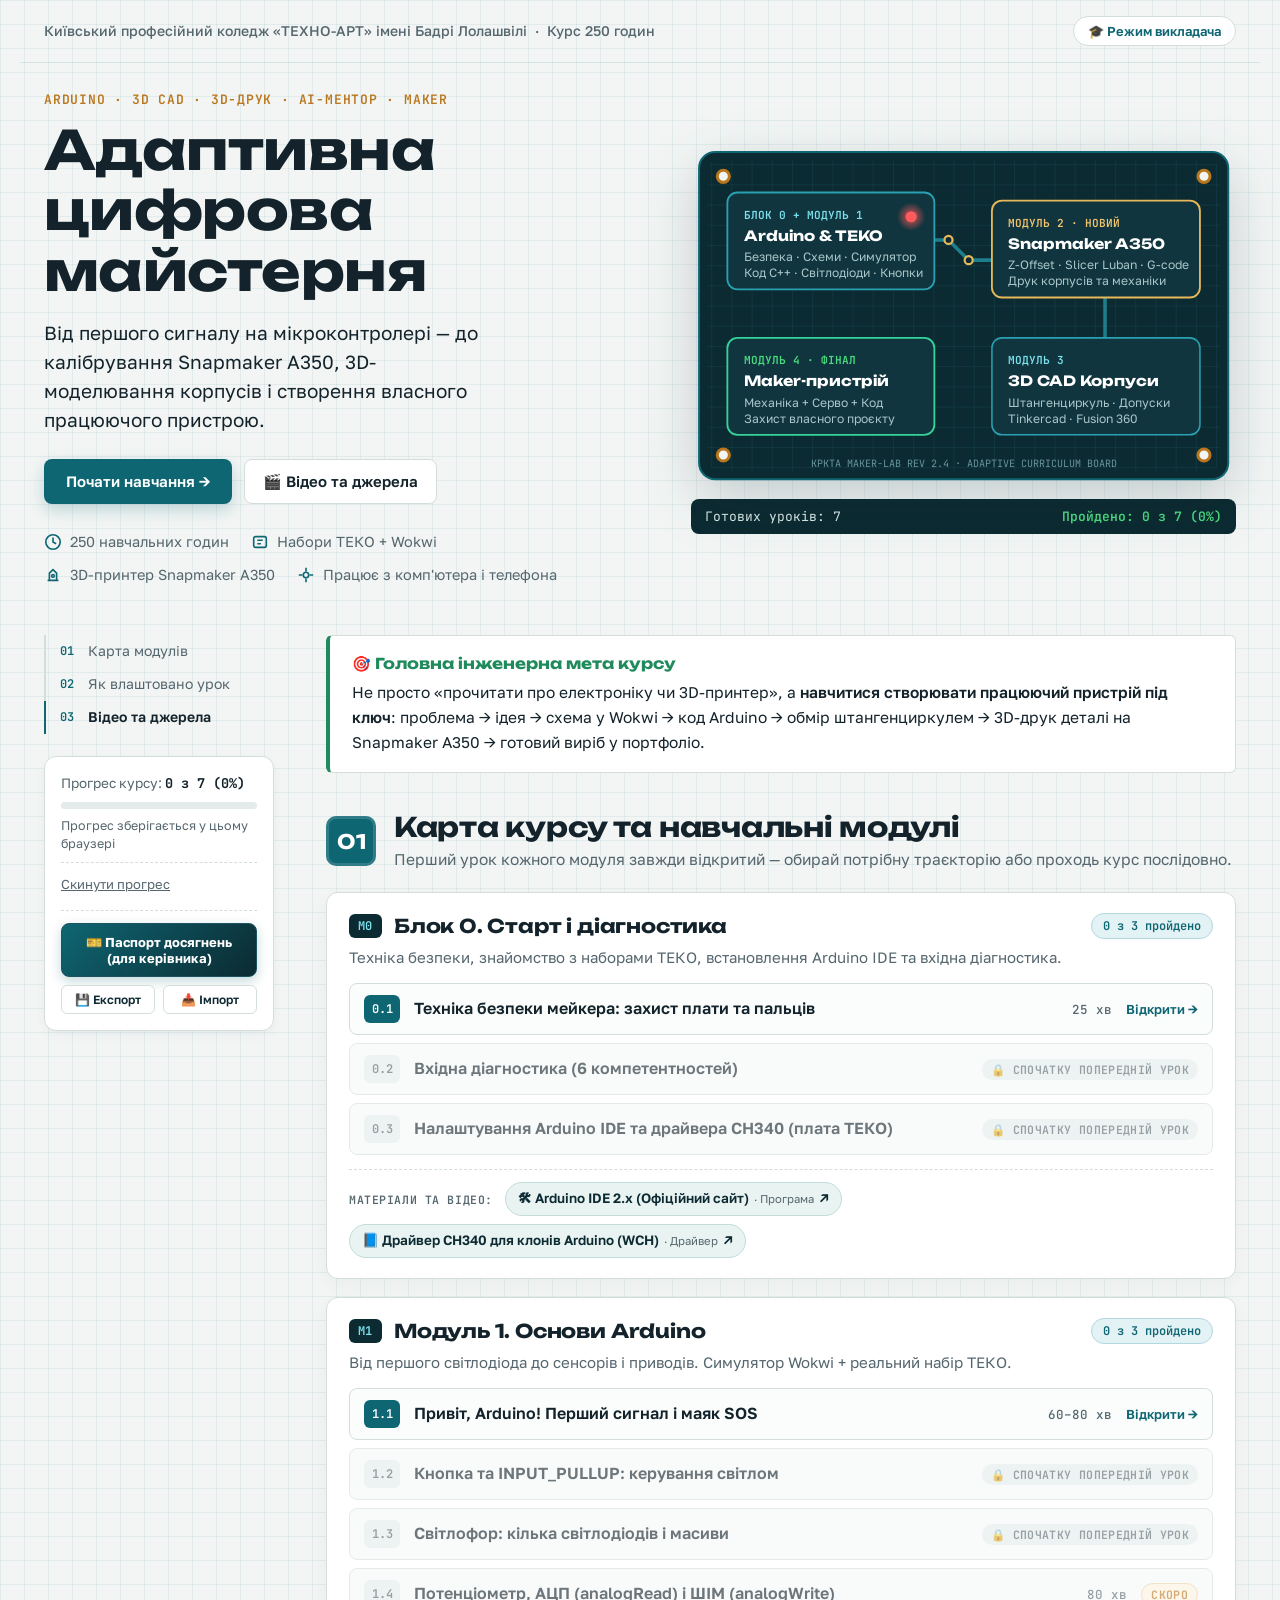
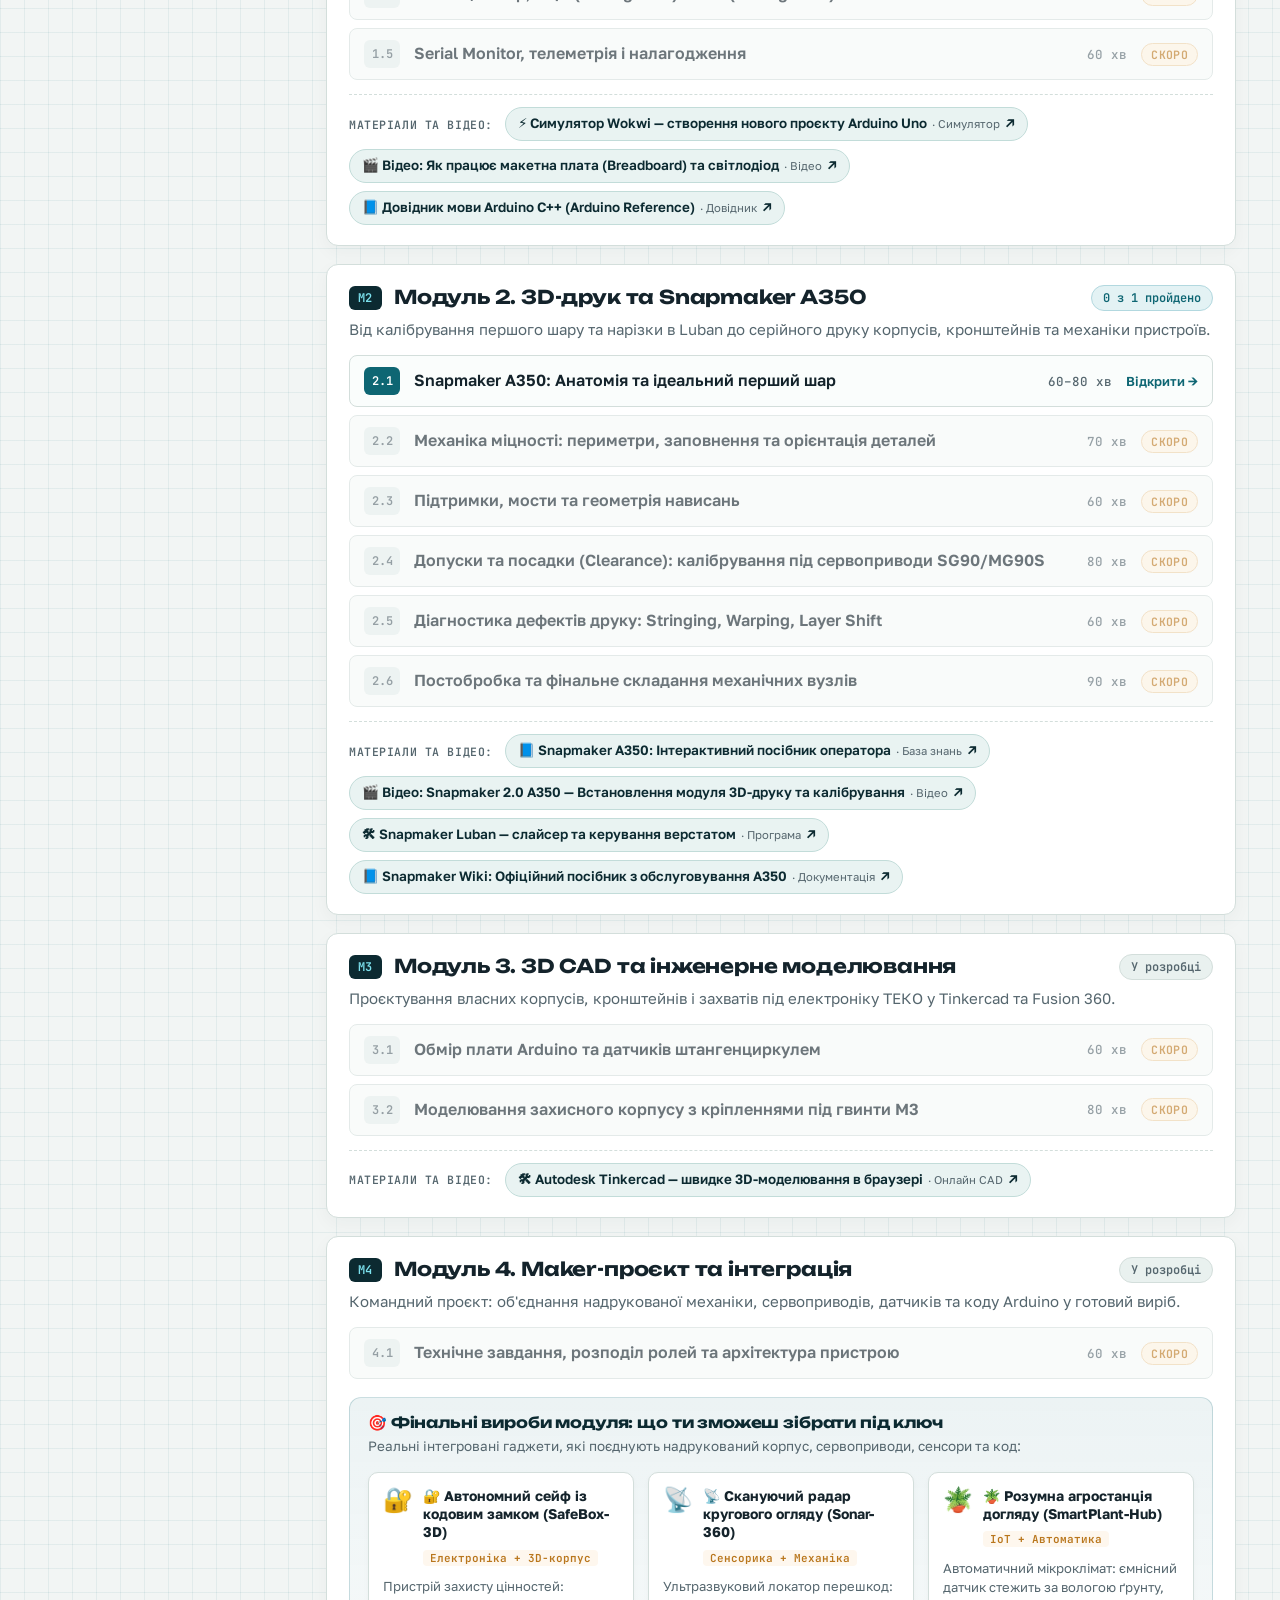
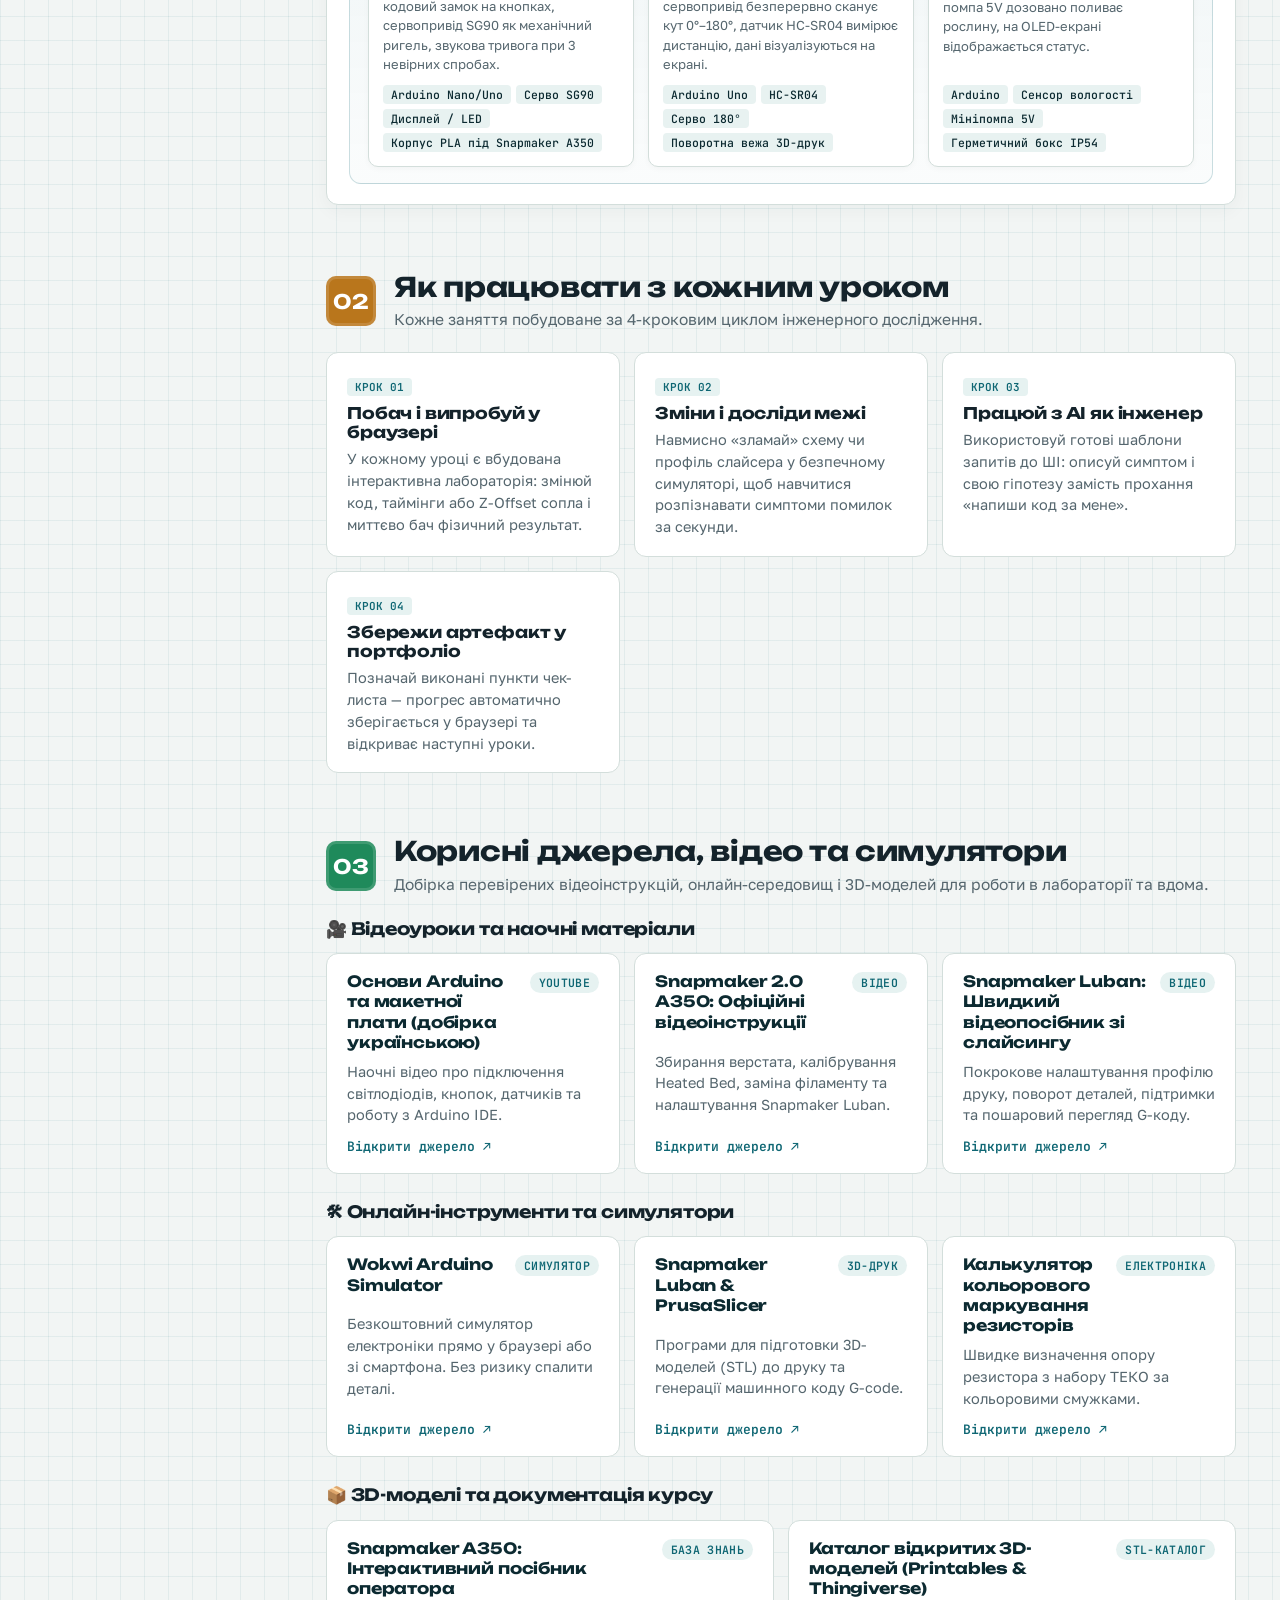
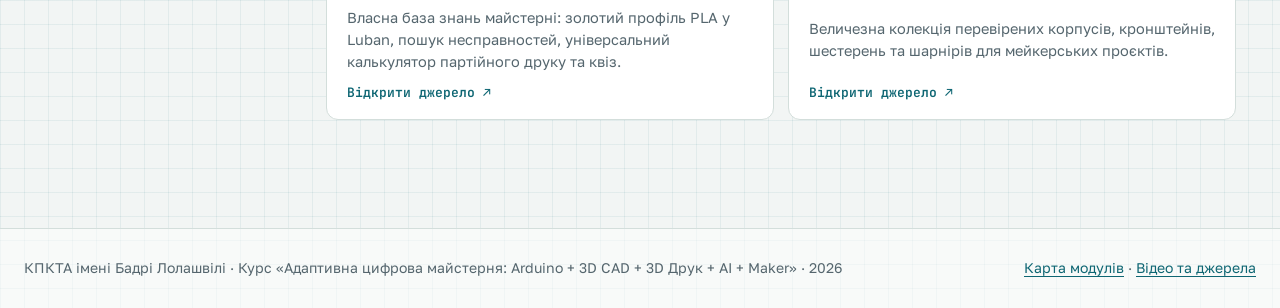
==== commit c5324174: "feat: щоденник гуртківця, імпорт/експорт прогресу та баланс теорія/залізо" ====
--- a/index.html
+++ b/index.html
@@ -71,42 +71,50 @@
       </g>
 
       <!-- Вузол 0 + 1: Arduino & ТЕКО -->
-      <g transform="translate(36, 48)">
-        <rect width="205" height="96" rx="10" fill="#11353E" stroke="#2AA1B2" stroke-width="1.8"/>
-        <text x="16" y="26" fill="#7CE2EE" font-family="JetBrains Mono, monospace" font-size="11" font-weight="600">БЛОК 0 + МОДУЛЬ 1</text>
-        <text x="16" y="48" fill="#FFFFFF" font-family="Unbounded, sans-serif" font-size="14" font-weight="700">Arduino &amp; ТЕКО</text>
-        <text x="16" y="68" fill="#A9C6CA" font-family="Golos Text, sans-serif" font-size="12">Безпека · Схеми · Симулятор</text>
-        <text x="16" y="84" fill="#A9C6CA" font-family="Golos Text, sans-serif" font-size="12">Код C++ · Світлодіоди · Кнопки</text>
-        <circle cx="182" cy="24" r="14" fill="url(#ledGlow)" class="pulse-glow"/>
-        <circle cx="182" cy="24" r="5.5" fill="#FF5A5C"/>
-      </g>
+      <a href="#mod-m0" class="board-node-link" aria-label="Перейти до Блоку 0 та Модуля 1: Arduino та ТЕКО">
+        <g transform="translate(36, 48)">
+          <rect width="205" height="96" rx="10" fill="#11353E" stroke="#2AA1B2" stroke-width="1.8"/>
+          <text x="16" y="26" fill="#7CE2EE" font-family="JetBrains Mono, monospace" font-size="11" font-weight="600">БЛОК 0 + МОДУЛЬ 1</text>
+          <text x="16" y="48" fill="#FFFFFF" font-family="Unbounded, sans-serif" font-size="14" font-weight="700">Arduino &amp; ТЕКО</text>
+          <text x="16" y="68" fill="#A9C6CA" font-family="Golos Text, sans-serif" font-size="12">Безпека · Схеми · Симулятор</text>
+          <text x="16" y="84" fill="#A9C6CA" font-family="Golos Text, sans-serif" font-size="12">Код C++ · Світлодіоди · Кнопки</text>
+          <circle cx="182" cy="24" r="14" fill="url(#ledGlow)" class="pulse-glow"/>
+          <circle cx="182" cy="24" r="5.5" fill="#FF5A5C"/>
+        </g>
+      </a>
 
       <!-- Вузол 2: 3D-друк Snapmaker A350 -->
-      <g transform="translate(298, 56)">
-        <rect width="206" height="96" rx="10" fill="#11353E" stroke="#E7B95B" stroke-width="1.8"/>
-        <text x="16" y="26" fill="#F2C46D" font-family="JetBrains Mono, monospace" font-size="11" font-weight="600">МОДУЛЬ 2 · НОВИЙ</text>
-        <text x="16" y="48" fill="#FFFFFF" font-family="Unbounded, sans-serif" font-size="14" font-weight="700">Snapmaker A350</text>
-        <text x="16" y="68" fill="#A9C6CA" font-family="Golos Text, sans-serif" font-size="12">Z-Offset · Slicer Luban · G-code</text>
-        <text x="16" y="84" fill="#A9C6CA" font-family="Golos Text, sans-serif" font-size="12">Друк корпусів та механіки</text>
-      </g>
+      <a href="#mod-m2" class="board-node-link" aria-label="Перейти до Модуля 2: 3D-друк Snapmaker A350">
+        <g transform="translate(298, 56)">
+          <rect width="206" height="96" rx="10" fill="#11353E" stroke="#E7B95B" stroke-width="1.8"/>
+          <text x="16" y="26" fill="#F2C46D" font-family="JetBrains Mono, monospace" font-size="11" font-weight="600">МОДУЛЬ 2 · НОВИЙ</text>
+          <text x="16" y="48" fill="#FFFFFF" font-family="Unbounded, sans-serif" font-size="14" font-weight="700">Snapmaker A350</text>
+          <text x="16" y="68" fill="#A9C6CA" font-family="Golos Text, sans-serif" font-size="12">Z-Offset · Slicer Luban · G-code</text>
+          <text x="16" y="84" fill="#A9C6CA" font-family="Golos Text, sans-serif" font-size="12">Друк корпусів та механіки</text>
+        </g>
+      </a>
 
       <!-- Вузол 3: 3D CAD -->
-      <g transform="translate(298, 192)">
-        <rect width="206" height="96" rx="10" fill="#11353E" stroke="#2AA1B2" stroke-width="1.5"/>
-        <text x="16" y="26" fill="#7CE2EE" font-family="JetBrains Mono, monospace" font-size="11" font-weight="600">МОДУЛЬ 3</text>
-        <text x="16" y="48" fill="#FFFFFF" font-family="Unbounded, sans-serif" font-size="14" font-weight="700">3D CAD Корпуси</text>
-        <text x="16" y="68" fill="#A9C6CA" font-family="Golos Text, sans-serif" font-size="12">Штангенциркуль · Допуски</text>
-        <text x="16" y="84" fill="#A9C6CA" font-family="Golos Text, sans-serif" font-size="12">Tinkercad · Fusion 360</text>
-      </g>
+      <a href="#mod-m3" class="board-node-link" aria-label="Перейти до Модуля 3: 3D CAD Корпуси">
+        <g transform="translate(298, 192)">
+          <rect width="206" height="96" rx="10" fill="#11353E" stroke="#2AA1B2" stroke-width="1.5"/>
+          <text x="16" y="26" fill="#7CE2EE" font-family="JetBrains Mono, monospace" font-size="11" font-weight="600">МОДУЛЬ 3</text>
+          <text x="16" y="48" fill="#FFFFFF" font-family="Unbounded, sans-serif" font-size="14" font-weight="700">3D CAD Корпуси</text>
+          <text x="16" y="68" fill="#A9C6CA" font-family="Golos Text, sans-serif" font-size="12">Штангенциркуль · Допуски</text>
+          <text x="16" y="84" fill="#A9C6CA" font-family="Golos Text, sans-serif" font-size="12">Tinkercad · Fusion 360</text>
+        </g>
+      </a>
 
       <!-- Вузол 4: Maker-проєкт -->
-      <g transform="translate(36, 192)">
-        <rect width="205" height="96" rx="10" fill="#11353E" stroke="#34D399" stroke-width="1.8"/>
-        <text x="16" y="26" fill="#4ADE80" font-family="JetBrains Mono, monospace" font-size="11" font-weight="600">МОДУЛЬ 4 · ФІНАЛ</text>
-        <text x="16" y="48" fill="#FFFFFF" font-family="Unbounded, sans-serif" font-size="14" font-weight="700">Maker-пристрій</text>
-        <text x="16" y="68" fill="#A9C6CA" font-family="Golos Text, sans-serif" font-size="12">Механіка + Серво + Код</text>
-        <text x="16" y="84" fill="#A9C6CA" font-family="Golos Text, sans-serif" font-size="12">Захист власного проєкту</text>
-      </g>
+      <a href="#mod-m4" class="board-node-link" aria-label="Перейти до Модуля 4: Maker-пристрій">
+        <g transform="translate(36, 192)">
+          <rect width="205" height="96" rx="10" fill="#11353E" stroke="#34D399" stroke-width="1.8"/>
+          <text x="16" y="26" fill="#4ADE80" font-family="JetBrains Mono, monospace" font-size="11" font-weight="600">МОДУЛЬ 4 · ФІНАЛ</text>
+          <text x="16" y="48" fill="#FFFFFF" font-family="Unbounded, sans-serif" font-size="14" font-weight="700">Maker-пристрій</text>
+          <text x="16" y="68" fill="#A9C6CA" font-family="Golos Text, sans-serif" font-size="12">Механіка + Серво + Код</text>
+          <text x="16" y="84" fill="#A9C6CA" font-family="Golos Text, sans-serif" font-size="12">Захист власного проєкту</text>
+        </g>
+      </a>
 
       <!-- Напис на платі -->
       <text x="270" y="320" text-anchor="middle" fill="#68959C" font-family="JetBrains Mono, monospace" font-size="10">KPKTA MAKER-LAB REV 2.4 · ADAPTIVE CURRICULUM BOARD</text>
@@ -132,6 +140,20 @@
       <div class="meter-actions">
         <button class="link-btn" id="reset-btn" type="button">Скинути прогрес</button>
       </div>
+      <div class="passport-action-wrap">
+        <button class="passport-btn" id="passport-open-btn" type="button">
+          🎫 Паспорт досягнень (для керівника)
+        </button>
+        <div class="offline-sync-row">
+          <button class="sync-btn" id="export-progress-btn" type="button" title="Зберегти файл щоденника для перенесення на інший ПК">
+            💾 Експорт
+          </button>
+          <label class="sync-btn" for="import-progress-file" title="Завантажити щоденник із файлу">
+            📥 Імпорт
+            <input type="file" id="import-progress-file" accept=".json" style="display:none">
+          </label>
+        </div>
+      </div>
     </div>
   </aside>
 
@@ -207,6 +229,84 @@
   </div>
 </footer>
 
+<!-- Модальне вікно: Паспорт досягнень студента -->
+<div class="passport-modal-backdrop" id="passport-modal" hidden>
+  <div class="passport-dialog" role="dialog" aria-labelledby="passport-title" aria-modal="true">
+    <div class="passport-header">
+      <div class="passport-brand">
+        <span class="passport-logo">⚡ KPKTA MAKER-LAB</span>
+        <h3 id="passport-title">Паспорт інженерних досягнень</h3>
+      </div>
+      <button class="passport-close" id="passport-close-btn" aria-label="Закрити вікно">✕</button>
+    </div>
+
+    <div class="passport-inputs">
+      <div class="input-field">
+        <label for="student-name-input">Прізвище та Ім'я студента:</label>
+        <input type="text" id="student-name-input" placeholder="Наприклад: Коваленко Богдан" autocomplete="name">
+      </div>
+      <div class="input-field">
+        <label for="student-group-input">Навчальна група / Фах:</label>
+        <input type="text" id="student-group-input" placeholder="Наприклад: КБ-21 / Комп'ютерна інженерія">
+      </div>
+    </div>
+
+    <!-- Друкована та візуальна картка досягнень -->
+    <div class="passport-card" id="passport-card-content">
+      <div class="passport-card-top">
+        <div>
+          <div class="passport-cert-no" id="passport-cert-code">ID: KPKTA-2026-XXXX</div>
+          <h4 class="student-display-name" id="student-display-name">Студент майстерні</h4>
+          <p class="student-display-meta" id="student-display-meta">Група: не вказано · КПКТА імені Бадрі Лолашвілі</p>
+        </div>
+        <div class="passport-score-badge">
+          <span class="score-num" id="passport-score-num">0%</span>
+          <span class="score-label">Курсу пройдено</span>
+        </div>
+      </div>
+
+      <!-- Баланс: Віртуальна теорія vs Реальне залізо -->
+      <div class="passport-balance-grid">
+        <div class="balance-card theory">
+          <span class="balance-icon">🟡</span>
+          <div>
+            <div class="balance-label">Віртуальний допуск (Wokwi / Код / Тести)</div>
+            <div class="balance-val" id="theory-balance-val">0 з 0 пройдено</div>
+          </div>
+        </div>
+        <div class="balance-card hardware">
+          <span class="balance-icon">🟢</span>
+          <div>
+            <div class="balance-label">Залізячний залік (ТЕКО / Snapmaker A350)</div>
+            <div class="balance-val" id="hardware-balance-val">0 залізячних артефактів</div>
+          </div>
+        </div>
+      </div>
+
+      <div class="passport-progress-summary" id="passport-progress-summary">
+        <!-- Наповнюється динамічно з localStorage через app.js -->
+      </div>
+
+      <div class="passport-card-footer">
+        <div class="footer-meta">
+          <span id="passport-date-stamp">Дата формування: 21.10.2026</span>
+          <span>Освітній простір КПКТА Robotics & Maker</span>
+        </div>
+        <div class="passport-seal">
+          <span>VERIFIED</span>
+          <small>MAKER QA</small>
+        </div>
+      </div>
+    </div>
+
+    <div class="passport-actions">
+      <button class="btn-copy-report" id="passport-copy-btn" type="button">📋 Скопіювати звіт для Classroom / Telegram</button>
+      <button class="btn-print-report" id="passport-print-btn" type="button">🖨 Роздрукувати / Зберегти як PDF</button>
+    </div>
+    <div class="passport-status-hint" id="passport-copy-hint" role="status"></div>
+  </div>
+</div>
+
 <script src="assets/course.js"></script>
 <script src="assets/app.js"></script>
 </body>
--- a/assets/style.css
+++ b/assets/style.css
@@ -177,6 +177,18 @@
   0%, 100% { opacity: .35; }
   50% { opacity: 1; }
 }
+.board-node-link {
+  cursor: pointer;
+  text-decoration: none;
+  transition: transform .15s ease, filter .15s ease;
+}
+.board-node-link:hover rect {
+  filter: drop-shadow(0 0 8px rgba(42, 161, 178, .75));
+  stroke-width: 2.4px;
+}
+.board-node-link:hover text {
+  fill: #FFFFFF;
+}
 .board-telemetry {
   display: flex;
   align-items: center;
@@ -643,3 +655,485 @@
   .layout { padding: 0 16px 56px; }
   .lesson-row .tm, .lesson-row .go-arrow { display: none; }
 }
+
+/* ==========================================================================
+   ВІТРИНА ФІНАЛЬНИХ MAKER-ГАДЖЕТІВ (МОДУЛЬ 4)
+   ========================================================================== */
+.mod-showcase {
+  margin-top: 18px;
+  padding: 16px 18px;
+  background: linear-gradient(180deg, rgba(14, 102, 115, .08) 0%, rgba(14, 102, 115, .02) 100%);
+  border: 1px solid rgba(14, 102, 115, .2);
+  border-radius: 12px;
+}
+.showcase-head h4 {
+  margin: 0 0 4px;
+  font-size: 15px;
+  color: var(--pcb-deep);
+  display: flex;
+  align-items: center;
+  gap: 8px;
+}
+.showcase-sub {
+  margin: 0 0 14px;
+  font-size: 13.5px;
+  color: var(--muted);
+}
+.showcase-grid {
+  display: grid;
+  grid-template-columns: repeat(auto-fit, minmax(260px, 1fr));
+  gap: 14px;
+}
+.showcase-card {
+  background: var(--surface);
+  border: 1px solid var(--line);
+  border-radius: 10px;
+  padding: 14px;
+  display: flex;
+  flex-direction: column;
+  justify-content: space-between;
+  box-shadow: 0 2px 6px rgba(0, 0, 0, .03);
+  transition: transform .15s, border-color .15s, box-shadow .15s;
+}
+.showcase-card:hover {
+  transform: translateY(-2px);
+  border-color: var(--pcb);
+  box-shadow: 0 6px 16px rgba(14, 102, 115, .1);
+}
+.showcase-card-head {
+  display: flex;
+  align-items: flex-start;
+  gap: 10px;
+  margin-bottom: 8px;
+}
+.showcase-icon {
+  font-size: 24px;
+  line-height: 1;
+}
+.showcase-card-head h5 {
+  margin: 0;
+  font: 700 14px var(--body);
+  color: var(--ink);
+  line-height: 1.3;
+}
+.showcase-tag {
+  display: inline-block;
+  font: 600 11px var(--mono);
+  color: var(--copper);
+  background: #FEF7EE;
+  padding: 1px 7px;
+  border-radius: 4px;
+  margin-top: 3px;
+}
+.showcase-desc {
+  font-size: 13px;
+  color: var(--muted);
+  line-height: 1.5;
+  margin: 0 0 10px;
+  flex-grow: 1;
+}
+.showcase-specs {
+  display: flex;
+  flex-wrap: wrap;
+  gap: 5px;
+}
+.spec-pill {
+  font: 500 11.5px var(--mono);
+  background: #E8F2F1;
+  color: var(--pcb-deep);
+  padding: 2px 8px;
+  border-radius: 4px;
+}
+
+/* ==========================================================================
+   ПАСПОРТ ДОСЯГНЕНЬ СТУДЕНТА (ДЛЯ ВИКЛАДАЧА)
+   ========================================================================== */
+.passport-action-wrap {
+  margin-top: 14px;
+  padding-top: 12px;
+  border-top: 1px dashed var(--line);
+}
+.passport-btn {
+  width: 100%;
+  display: flex;
+  align-items: center;
+  justify-content: center;
+  gap: 8px;
+  padding: 10px 14px;
+  font: 700 13px var(--body);
+  color: #FFFFFF;
+  background: linear-gradient(135deg, #0E6673 0%, #0C2A31 100%);
+  border: 1px solid #1E5460;
+  border-radius: 8px;
+  cursor: pointer;
+  box-shadow: 0 4px 12px rgba(14, 102, 115, .25);
+  transition: all .15s ease;
+}
+.passport-btn:hover {
+  background: linear-gradient(135deg, #137786 0%, #11353E 100%);
+  transform: translateY(-1px);
+  box-shadow: 0 6px 16px rgba(14, 102, 115, .35);
+}
+
+/* Модальне вікно паспорта */
+.passport-modal-backdrop {
+  position: fixed;
+  inset: 0;
+  background: rgba(12, 42, 49, .75);
+  backdrop-filter: blur(4px);
+  z-index: 1000;
+  display: flex;
+  align-items: center;
+  justify-content: center;
+  padding: 20px;
+}
+.passport-modal-backdrop[hidden] {
+  display: none;
+}
+.passport-dialog {
+  background: #FFFFFF;
+  border-radius: 16px;
+  max-width: 680px;
+  width: 100%;
+  max-height: 90vh;
+  overflow-y: auto;
+  padding: 24px 28px;
+  box-shadow: 0 20px 50px rgba(0, 0, 0, .3);
+  display: flex;
+  flex-direction: column;
+  gap: 18px;
+}
+.passport-header {
+  display: flex;
+  align-items: center;
+  justify-content: space-between;
+  border-bottom: 1px solid var(--line);
+  padding-bottom: 12px;
+}
+.passport-brand .passport-logo {
+  font: 700 11px var(--mono);
+  color: var(--copper);
+  letter-spacing: .08em;
+  display: block;
+}
+.passport-header h3 {
+  margin: 2px 0 0;
+  font-size: 19px;
+  color: var(--pcb-deep);
+}
+.passport-close {
+  background: transparent;
+  border: none;
+  font-size: 22px;
+  color: var(--muted);
+  cursor: pointer;
+  padding: 4px 8px;
+  border-radius: 6px;
+}
+.passport-close:hover {
+  background: #E8F2F1;
+  color: var(--ink);
+}
+.passport-inputs {
+  display: grid;
+  grid-template-columns: 1fr 1fr;
+  gap: 14px;
+}
+@media (max-width: 580px) {
+  .passport-inputs { grid-template-columns: 1fr; }
+}
+.input-field {
+  display: flex;
+  flex-direction: column;
+  gap: 5px;
+}
+.input-field label {
+  font: 600 12px var(--body);
+  color: var(--muted);
+}
+.input-field input {
+  padding: 8px 12px;
+  font: 500 14px var(--body);
+  border: 1px solid var(--line);
+  border-radius: 6px;
+  outline: none;
+  transition: border-color .15s;
+}
+.input-field input:focus {
+  border-color: var(--pcb);
+  box-shadow: 0 0 0 3px rgba(14, 102, 115, .15);
+}
+
+/* Картка сертифіката (темний інженерний стиль) */
+.passport-card {
+  background: #0C2A31;
+  color: #E2EDED;
+  border: 2px solid #1A4B56;
+  border-radius: 12px;
+  padding: 22px;
+  box-shadow: inset 0 0 20px rgba(0, 0, 0, .4);
+  position: relative;
+  overflow: hidden;
+}
+.passport-card::before {
+  content: "";
+  position: absolute;
+  top: 0; right: 0; bottom: 0; left: 0;
+  background-image:
+    linear-gradient(rgba(14, 102, 115, .15) 1px, transparent 1px),
+    linear-gradient(90deg, rgba(14, 102, 115, .15) 1px, transparent 1px);
+  background-size: 16px 16px;
+  pointer-events: none;
+}
+.passport-card-top {
+  display: flex;
+  align-items: flex-start;
+  justify-content: space-between;
+  gap: 16px;
+  position: relative;
+  z-index: 1;
+  border-bottom: 1px solid rgba(255, 255, 255, .1);
+  padding-bottom: 14px;
+}
+.passport-cert-no {
+  font: 600 11px var(--mono);
+  color: #7CE2EE;
+  letter-spacing: .05em;
+  margin-bottom: 4px;
+}
+.student-display-name {
+  margin: 0;
+  font-size: 20px;
+  font-family: var(--display);
+  color: #FFFFFF;
+}
+.student-display-meta {
+  margin: 4px 0 0;
+  font-size: 12.5px;
+  color: #92B2B8;
+}
+.passport-score-badge {
+  text-align: right;
+  background: rgba(17, 53, 62, .9);
+  padding: 8px 14px;
+  border-radius: 8px;
+  border: 1px solid #236574;
+}
+.score-num {
+  font: 800 24px var(--mono);
+  color: #4ADE80;
+  display: block;
+  line-height: 1;
+}
+.score-label {
+  font: 600 11px var(--body);
+  color: #A3CAD0;
+  text-transform: uppercase;
+}
+.passport-progress-summary {
+  margin: 16px 0;
+  display: flex;
+  flex-direction: column;
+  gap: 8px;
+  position: relative;
+  z-index: 1;
+  max-height: 200px;
+  overflow-y: auto;
+  padding-right: 6px;
+}
+.passport-item {
+  display: flex;
+  align-items: center;
+  justify-content: space-between;
+  font-size: 13px;
+  padding: 4px 8px;
+  background: rgba(17, 53, 62, .5);
+  border-radius: 4px;
+  border-left: 3px solid #55666E;
+}
+.passport-item.done {
+  border-left-color: #4ADE80;
+  background: rgba(26, 75, 86, .6);
+}
+.passport-item-title {
+  color: #E2EDED;
+}
+.passport-item-status {
+  font: 600 11px var(--mono);
+  color: #A3CAD0;
+}
+.passport-item.done .passport-item-status {
+  color: #4ADE80;
+}
+.passport-card-footer {
+  display: flex;
+  align-items: center;
+  justify-content: space-between;
+  position: relative;
+  z-index: 1;
+  border-top: 1px solid rgba(255, 255, 255, .1);
+  padding-top: 12px;
+  font-size: 11.5px;
+  color: #7A9CA2;
+}
+.passport-card-footer .footer-meta {
+  display: flex;
+  flex-direction: column;
+  gap: 2px;
+  font-family: var(--mono);
+}
+.passport-seal {
+  border: 2px dashed #B9761C;
+  border-radius: 50%;
+  width: 58px;
+  height: 58px;
+  display: flex;
+  flex-direction: column;
+  align-items: center;
+  justify-content: center;
+  color: #FBBF24;
+  font: 800 8.5px var(--mono);
+  letter-spacing: .08em;
+  transform: rotate(-10deg);
+}
+.passport-actions {
+  display: flex;
+  gap: 12px;
+  flex-wrap: wrap;
+}
+.btn-copy-report, .btn-print-report {
+  flex: 1;
+  min-width: 220px;
+  padding: 10px 16px;
+  border-radius: 8px;
+  font: 700 13px var(--body);
+  cursor: pointer;
+  transition: all .15s;
+}
+.btn-copy-report {
+  background: #0E6673;
+  color: #FFFFFF;
+  border: 1px solid #094B54;
+}
+.btn-copy-report:hover {
+  background: #117887;
+}
+.btn-print-report {
+  background: #F2F5F4;
+  color: var(--ink);
+  border: 1px solid var(--line);
+}
+.btn-print-report:hover {
+  background: #E2EDED;
+}
+.passport-status-hint {
+  font-size: 13px;
+  color: var(--ok);
+  min-height: 18px;
+}
+
+/* Кнопки синхронізації та перенесення прогресу */
+.offline-sync-row {
+  display: grid;
+  grid-template-columns: 1fr 1fr;
+  gap: 8px;
+  margin-top: 8px;
+}
+.sync-btn {
+  display: inline-flex;
+  align-items: center;
+  justify-content: center;
+  gap: 5px;
+  padding: 6px 10px;
+  font: 600 12px var(--body);
+  background: var(--surface);
+  color: var(--pcb-deep);
+  border: 1px solid var(--line);
+  border-radius: 6px;
+  cursor: pointer;
+  text-align: center;
+  transition: all .15s;
+}
+.sync-btn:hover {
+  background: #E8F2F1;
+  border-color: var(--pcb);
+}
+
+/* Баланс: Теорія / Симуляція vs Реальне залізо */
+.passport-balance-grid {
+  display: grid;
+  grid-template-columns: 1fr 1fr;
+  gap: 12px;
+  margin: 14px 0;
+  position: relative;
+  z-index: 1;
+}
+@media (max-width: 580px) {
+  .passport-balance-grid { grid-template-columns: 1fr; }
+}
+.balance-card {
+  display: flex;
+  align-items: center;
+  gap: 10px;
+  padding: 10px 12px;
+  border-radius: 8px;
+  background: rgba(17, 53, 62, .85);
+  border: 1px solid #1E5460;
+}
+.balance-card.theory { border-left: 3px solid #F59E0B; }
+.balance-card.hardware { border-left: 3px solid #10B981; }
+.balance-icon { font-size: 20px; line-height: 1; }
+.balance-label { font-size: 11.5px; color: #A3CAD0; font-weight: 500; }
+.balance-val { font: 700 13.5px var(--mono); color: #FFFFFF; margin-top: 2px; }
+
+/* Відображення нотаток / артефактів студента в елементі паспорта */
+.passport-item-wrap {
+  display: flex;
+  flex-direction: column;
+  gap: 4px;
+}
+.passport-item-note {
+  font: 12px var(--mono);
+  color: #7CE2EE;
+  background: rgba(12, 42, 49, .6);
+  padding: 4px 8px;
+  border-radius: 4px;
+  word-break: break-all;
+  margin-top: 2px;
+}
+
+@media print {
+  body * {
+    visibility: hidden;
+  }
+  .passport-modal-backdrop, .passport-dialog, .passport-card, .passport-card * {
+    visibility: visible;
+  }
+  .passport-modal-backdrop {
+    position: static;
+    background: transparent;
+    padding: 0;
+  }
+  .passport-dialog {
+    box-shadow: none;
+    padding: 0;
+    max-width: 100%;
+  }
+  .passport-inputs, .passport-header button, .passport-actions, .passport-status-hint {
+    display: none !important;
+  }
+  .passport-card {
+    border: 2px solid #000;
+    color: #000 !important;
+    background: #FFF !important;
+    box-shadow: none;
+  }
+  .student-display-name, .student-display-meta, .passport-cert-no {
+    color: #000 !important;
+  }
+  .passport-item {
+    background: transparent !important;
+    border: 1px solid #DDD !important;
+    color: #000 !important;
+  }
+}
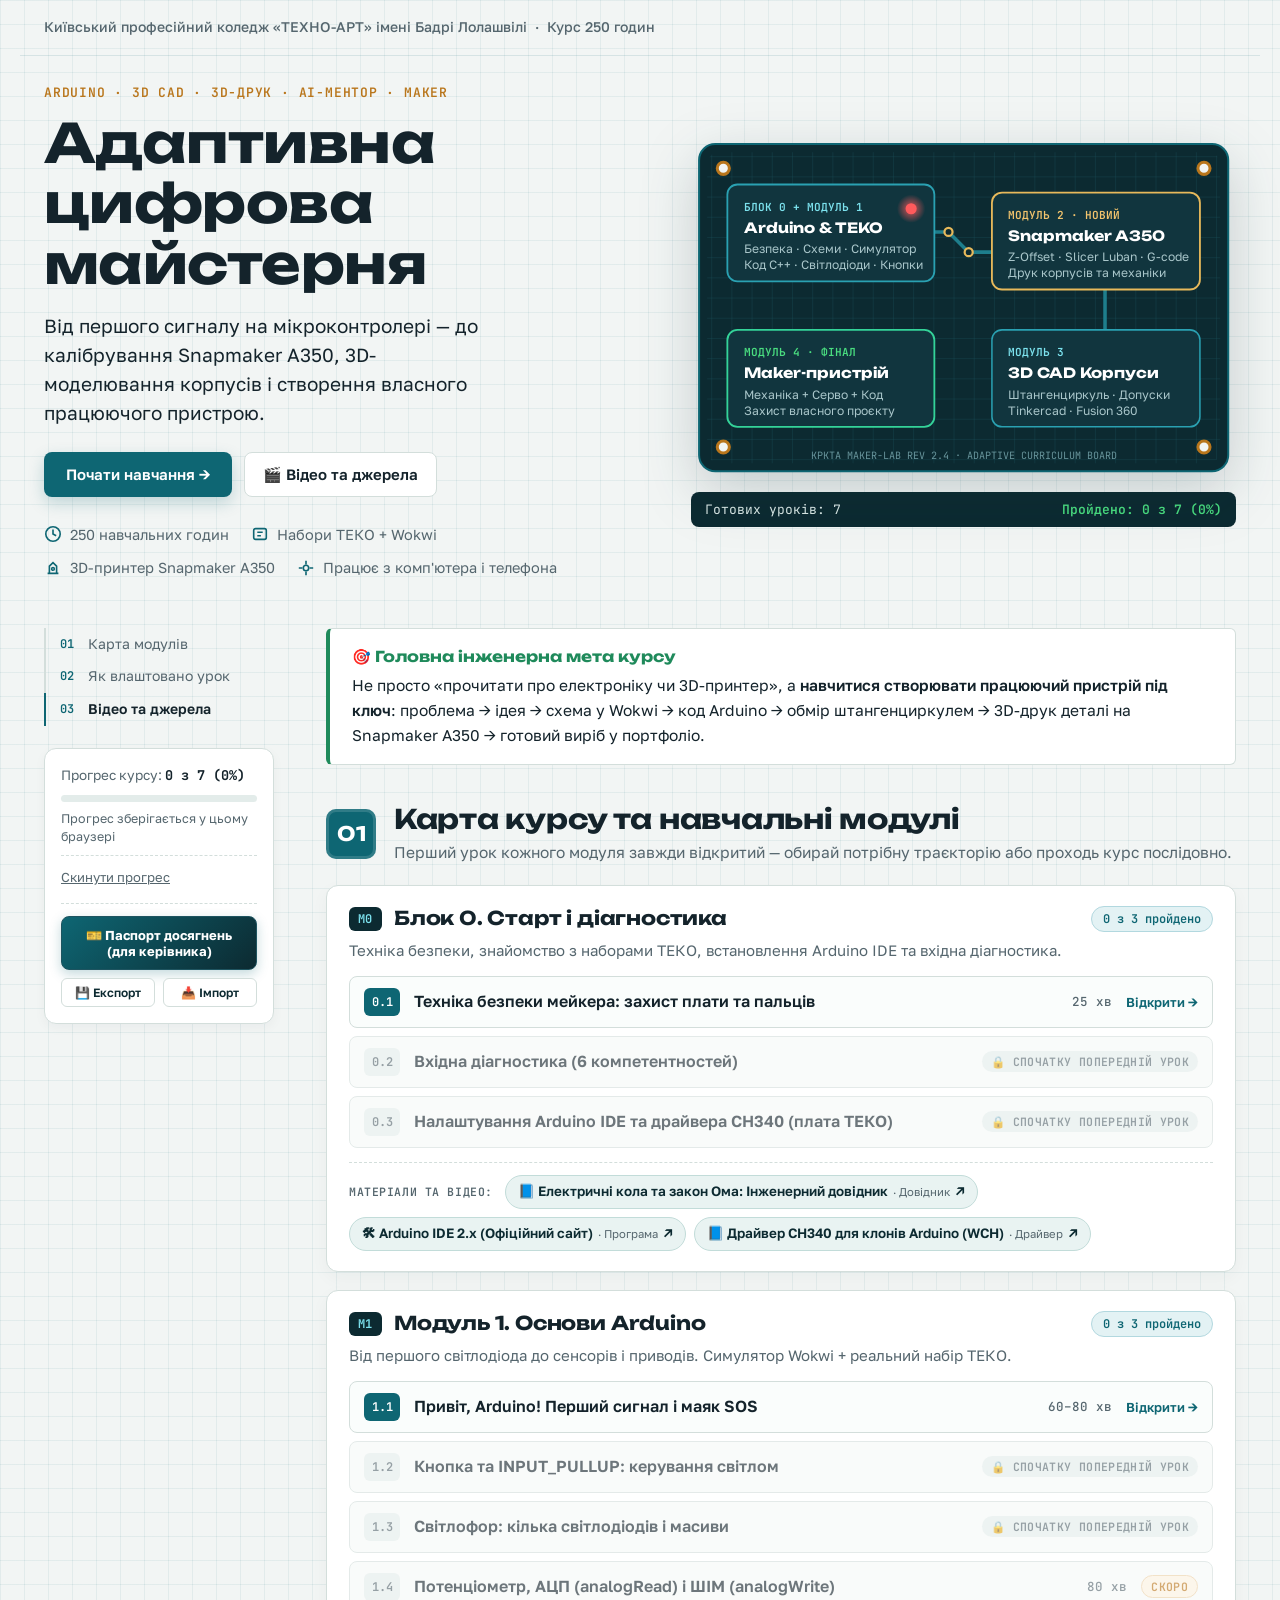
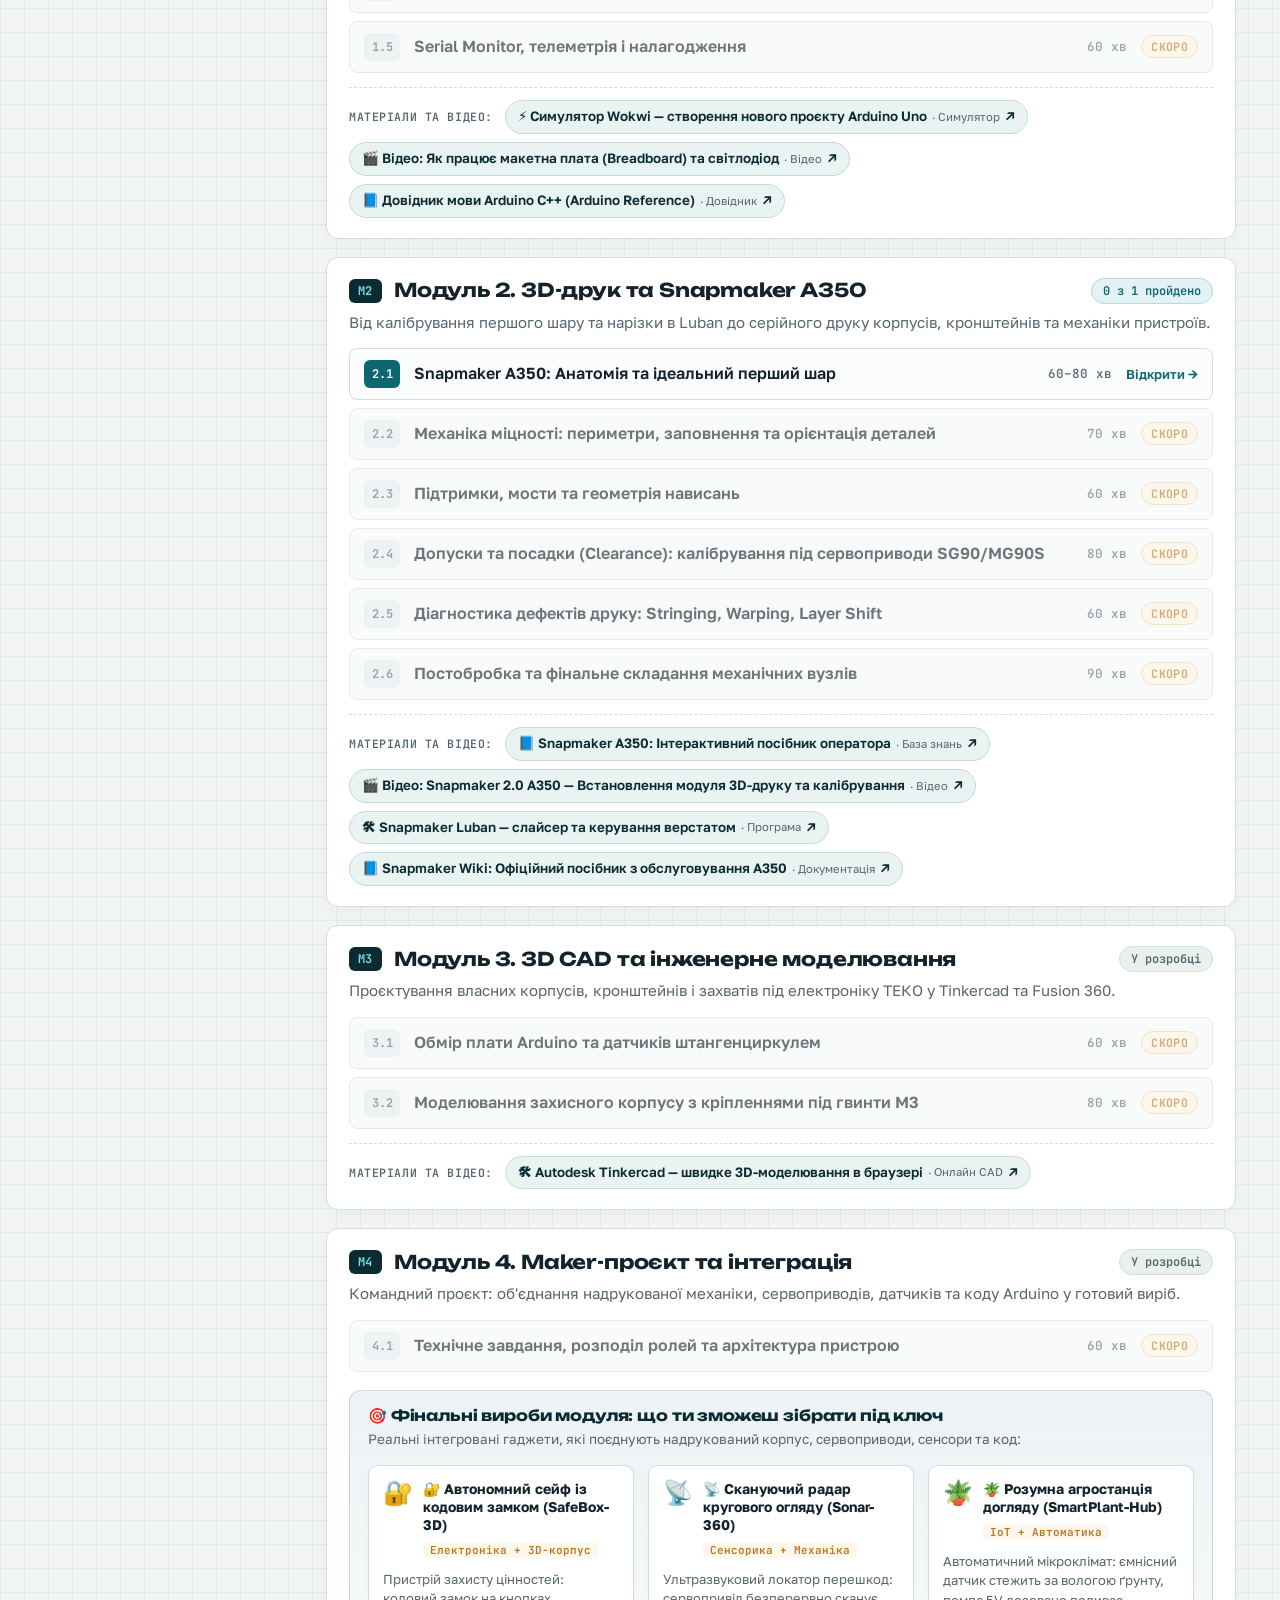
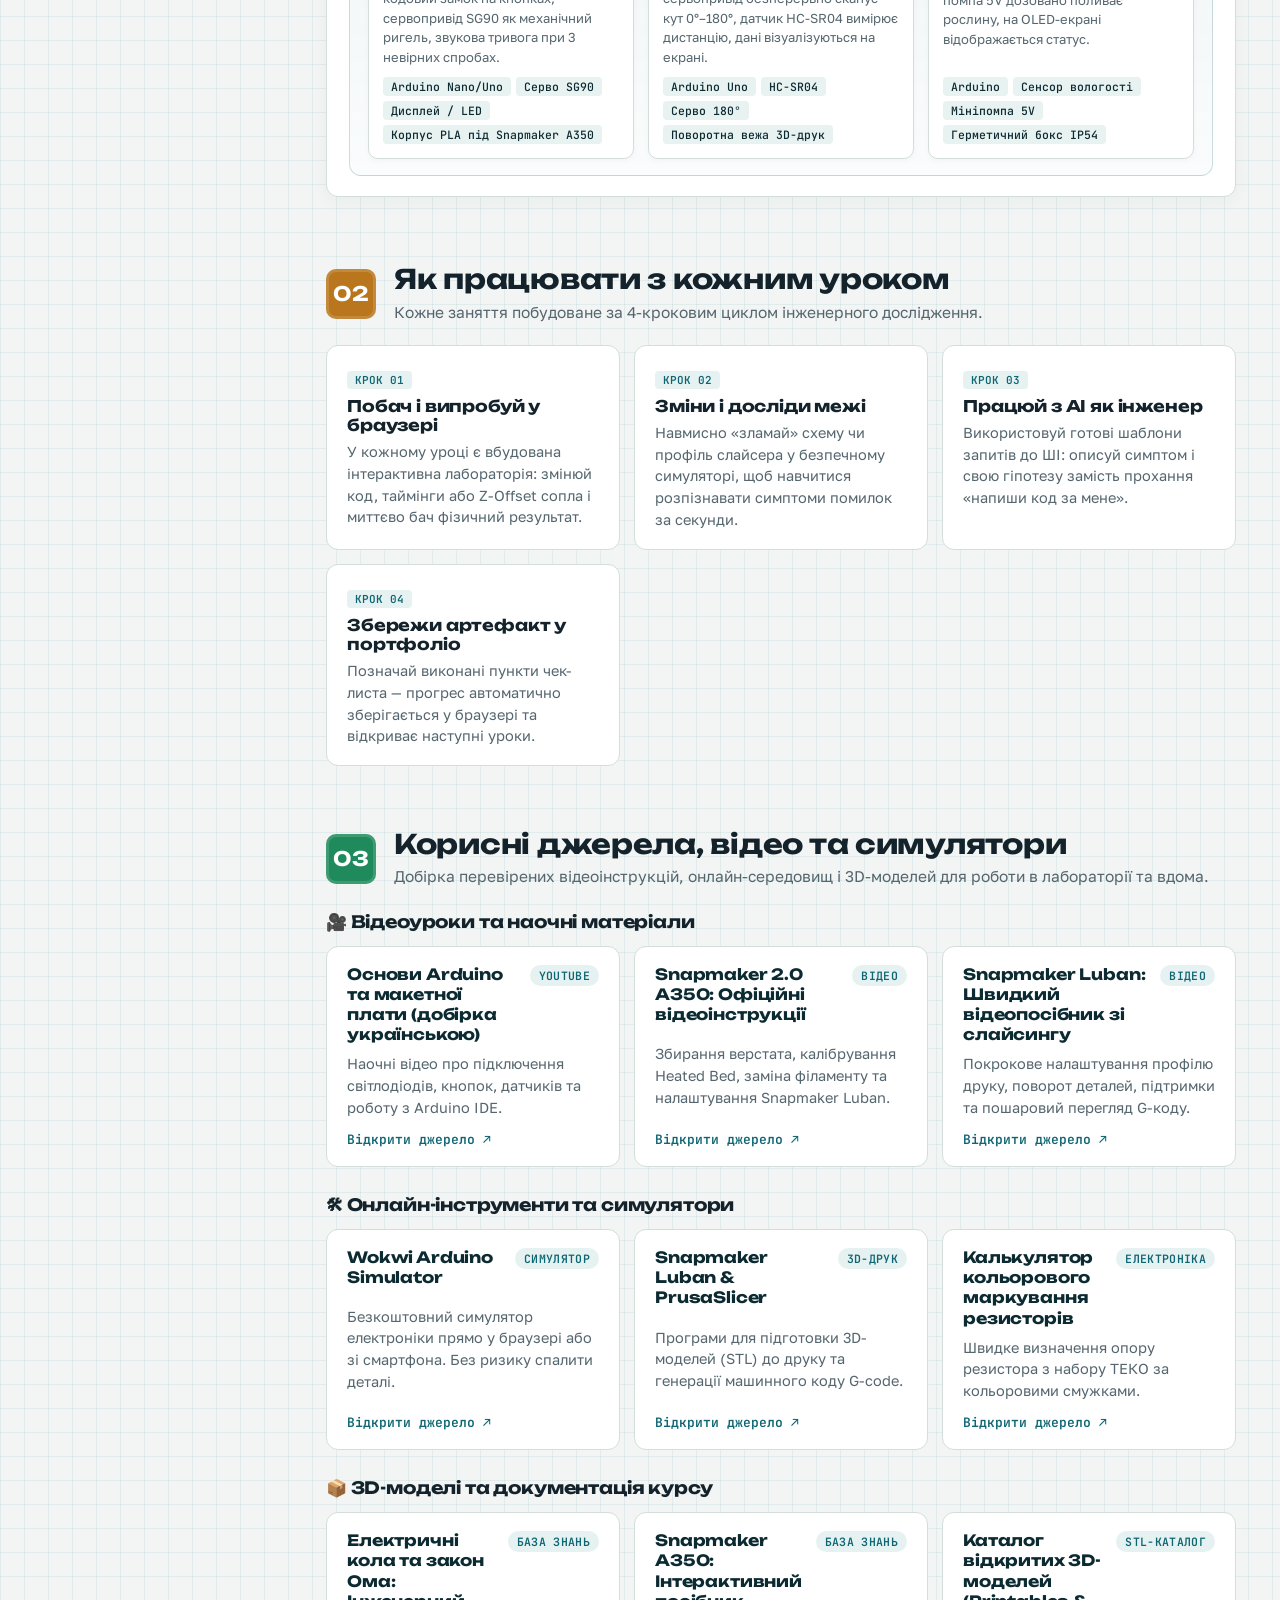
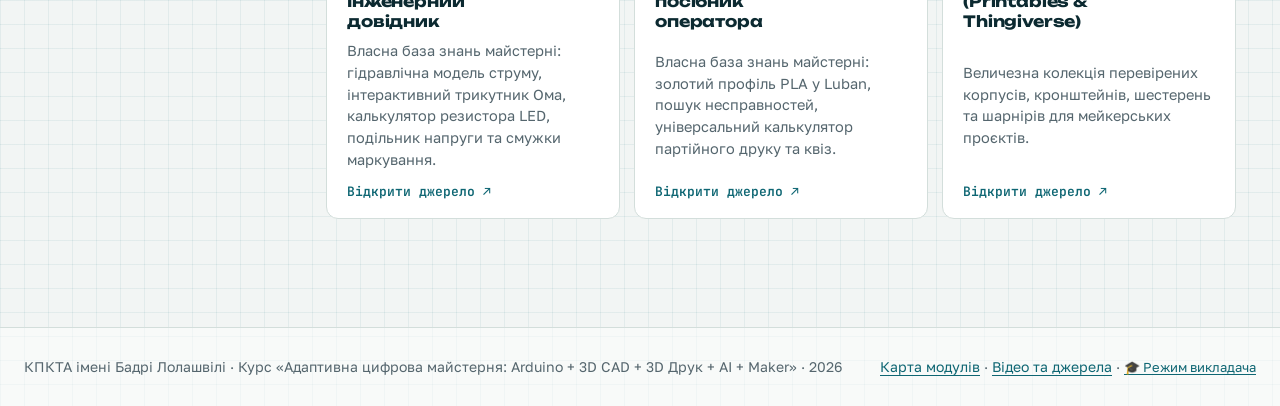
==== commit e0c4c836: "feat(auth): додати посилання на режим викладача у футері із захистом PIN 0111" ====
--- a/index.html
+++ b/index.html
@@ -16,9 +16,6 @@
     <span>Київський професійний коледж «ТЕХНО-АРТ» імені Бадрі Лолашвілі</span>
     <span aria-hidden="true">·</span>
     <span>Курс 250 годин</span>
-  </div>
-  <div class="topbar-actions">
-    <button class="chip-btn" id="teacher-toggle-btn" type="button">🎓 Режим викладача</button>
   </div>
 </header>
 
@@ -224,7 +221,8 @@
     <div>КПКТА імені Бадрі Лолашвілі · Курс «Адаптивна цифрова майстерня: Arduino + 3D CAD + 3D Друк + AI + Maker» · 2026</div>
     <div class="footer-links">
       <a href="#modules-sec">Карта модулів</a> ·
-      <a href="#resources-sec">Відео та джерела</a>
+      <a href="#resources-sec">Відео та джерела</a> ·
+      <button type="button" id="teacher-footer-link" onclick="handleTeacherLogin(event)" style="background:none; border:none; padding:0; font:inherit; color:var(--pcb); font-size:13px; cursor:pointer; text-decoration:underline; text-underline-offset:2px;">🎓 Режим викладача</button>
     </div>
   </div>
 </footer>
@@ -307,6 +305,28 @@
   </div>
 </div>
 
+<script>
+window.handleTeacherLogin = function (e) {
+  if (e && e.preventDefault) e.preventDefault();
+  var isTeacher = localStorage.getItem("arduino-teacher") === "1";
+  if (isTeacher) {
+    if (confirm("Вимкнути режим викладача та заблокувати уроки назад?")) {
+      localStorage.removeItem("arduino-teacher");
+      location.reload();
+    }
+    return;
+  }
+  var pin = window.prompt("Введіть PIN-код для входу в режим викладача:");
+  if (pin === null) return;
+  if (pin.trim() === "0111") {
+    localStorage.setItem("arduino-teacher", "1");
+    alert("🎓 Режим викладача успішно активовано!\nУсі 17 уроків та модулів курсу розблоковано.");
+    location.reload();
+  } else {
+    alert("❌ Невірний PIN-код доступу.");
+  }
+};
+</script>
 <script src="assets/course.js"></script>
 <script src="assets/app.js"></script>
 </body>
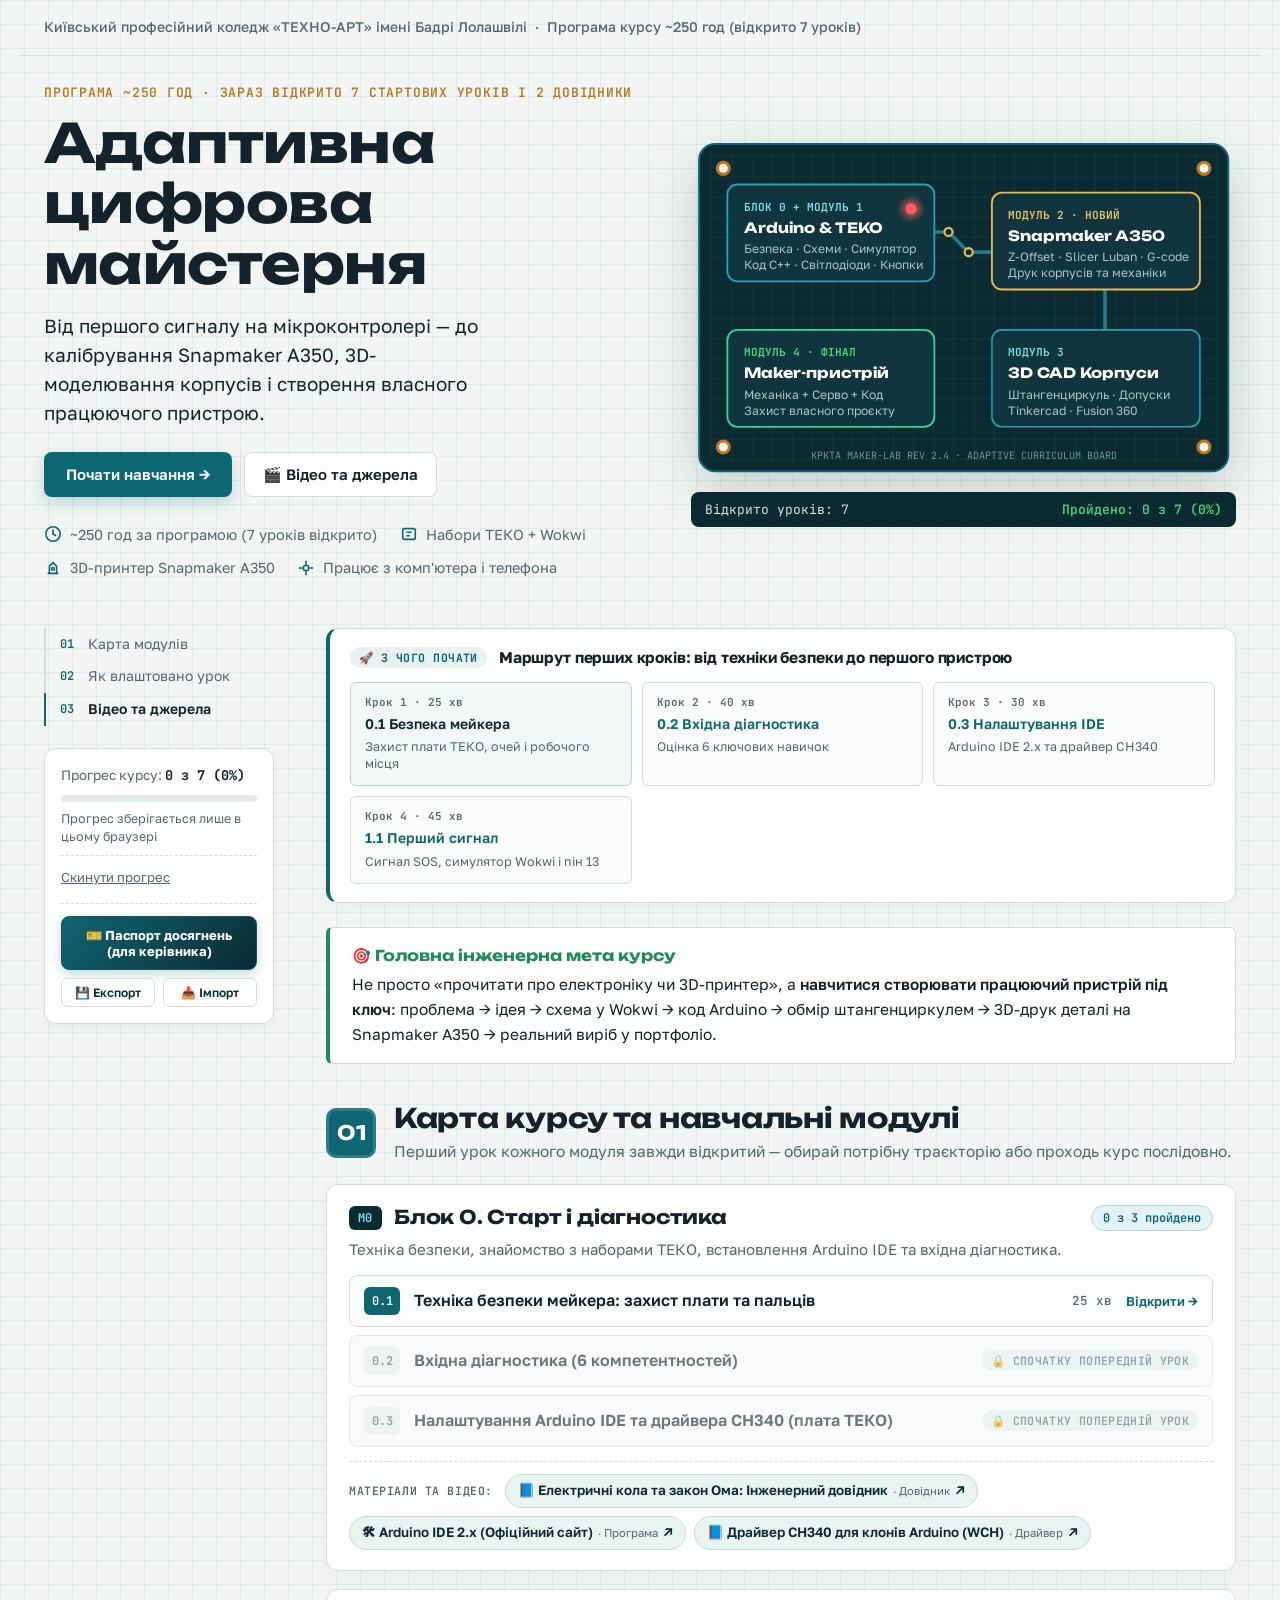
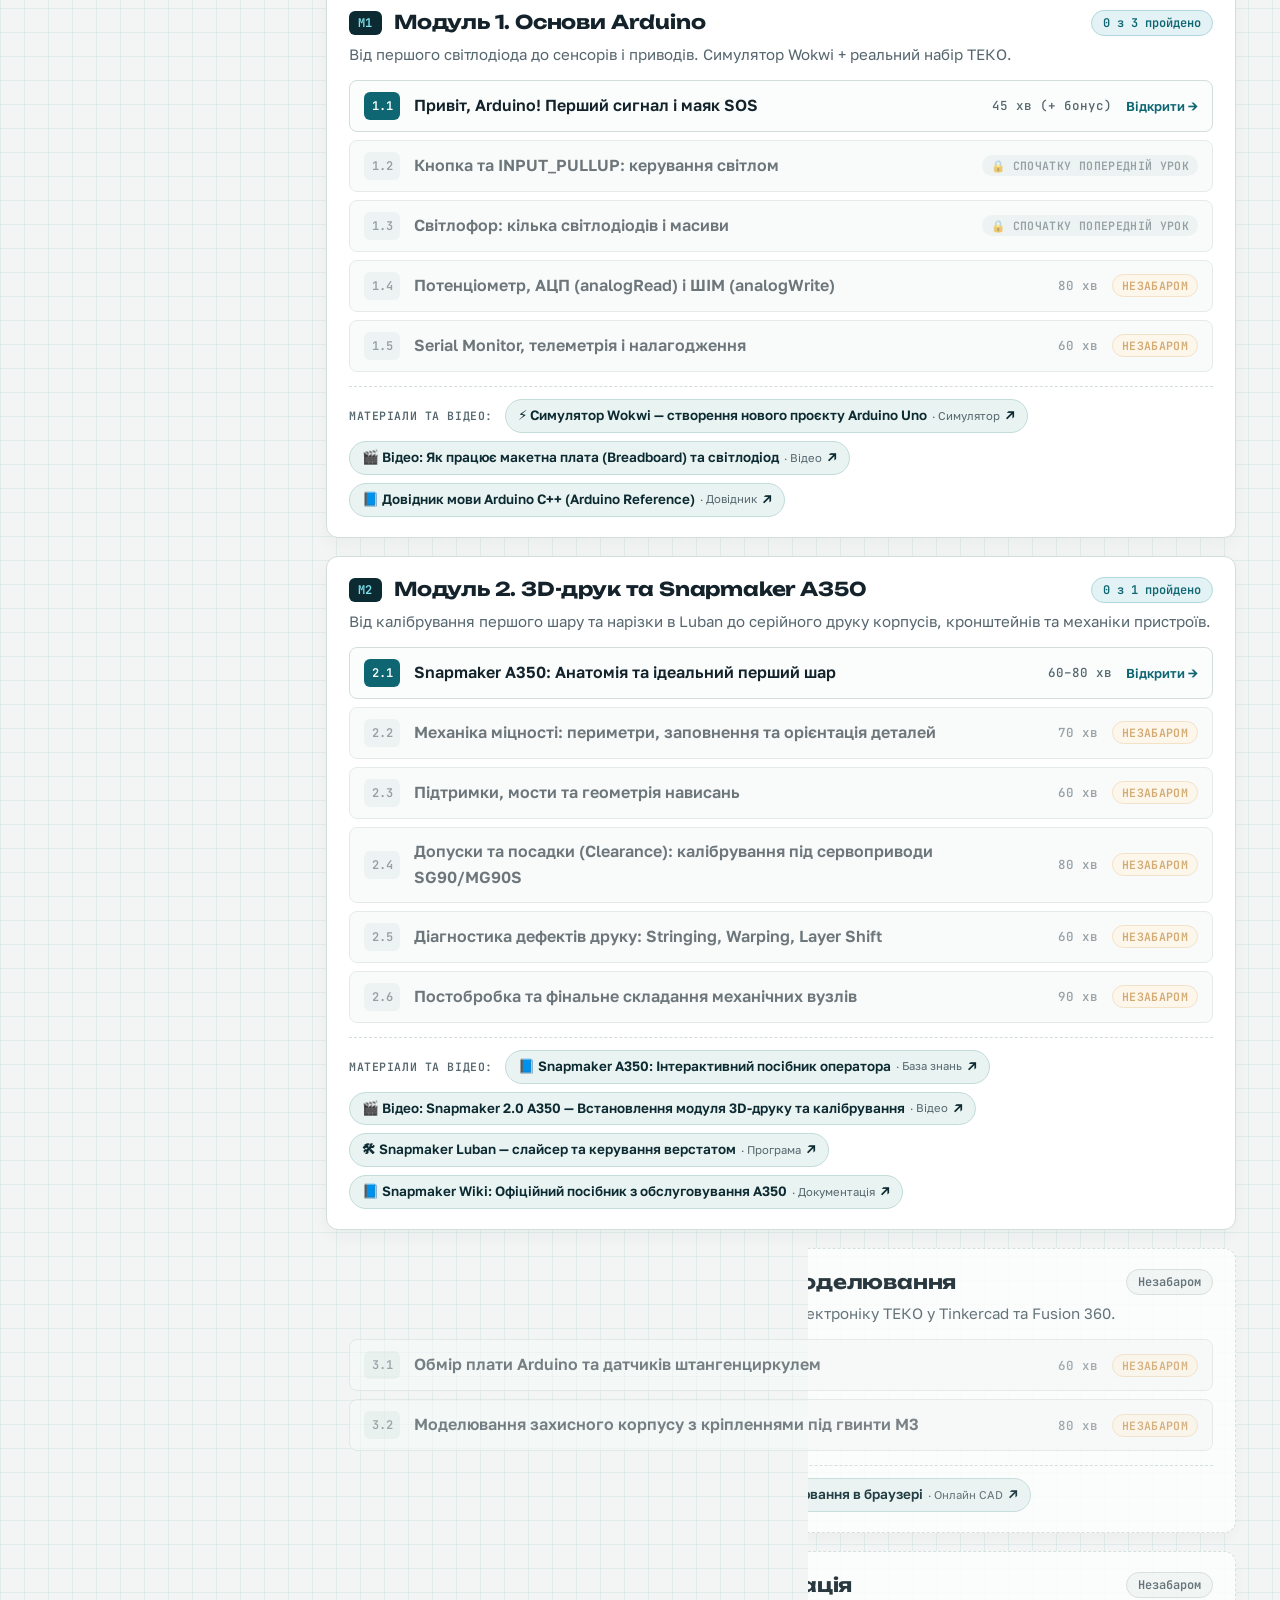
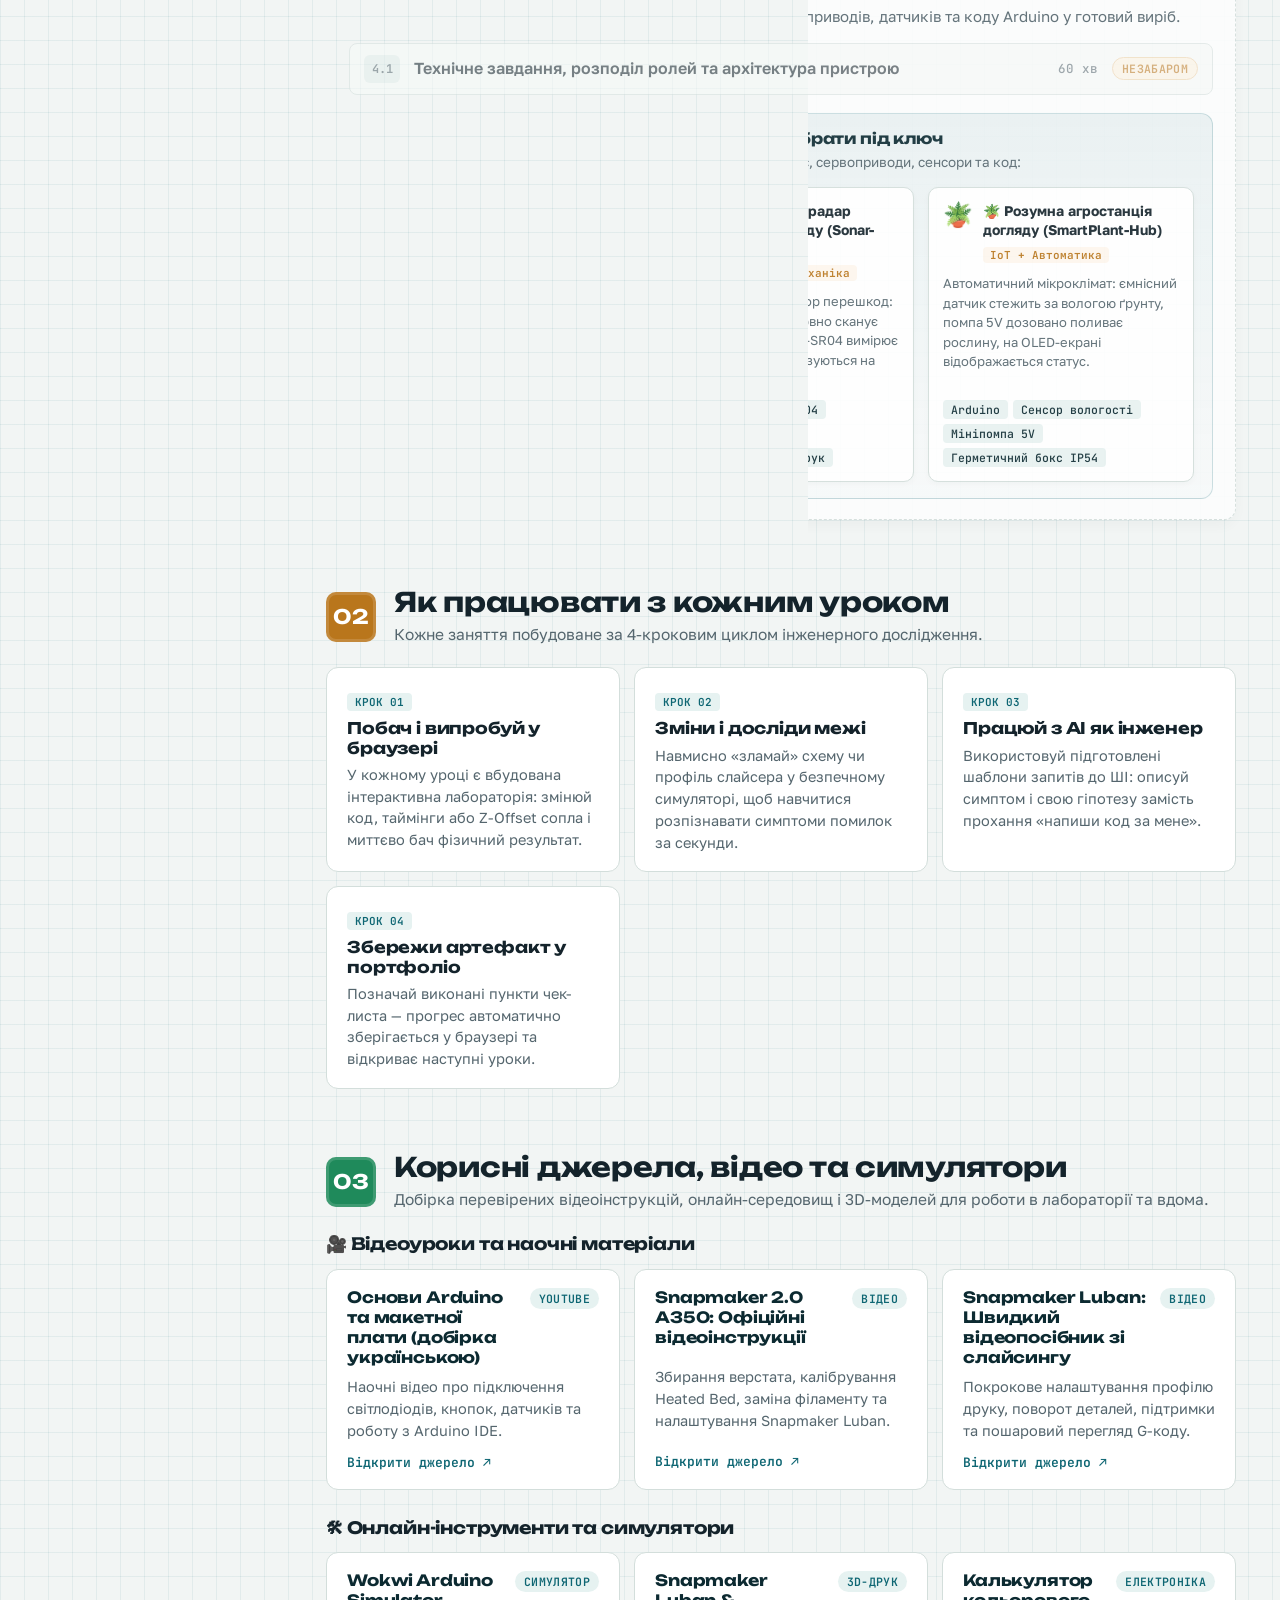
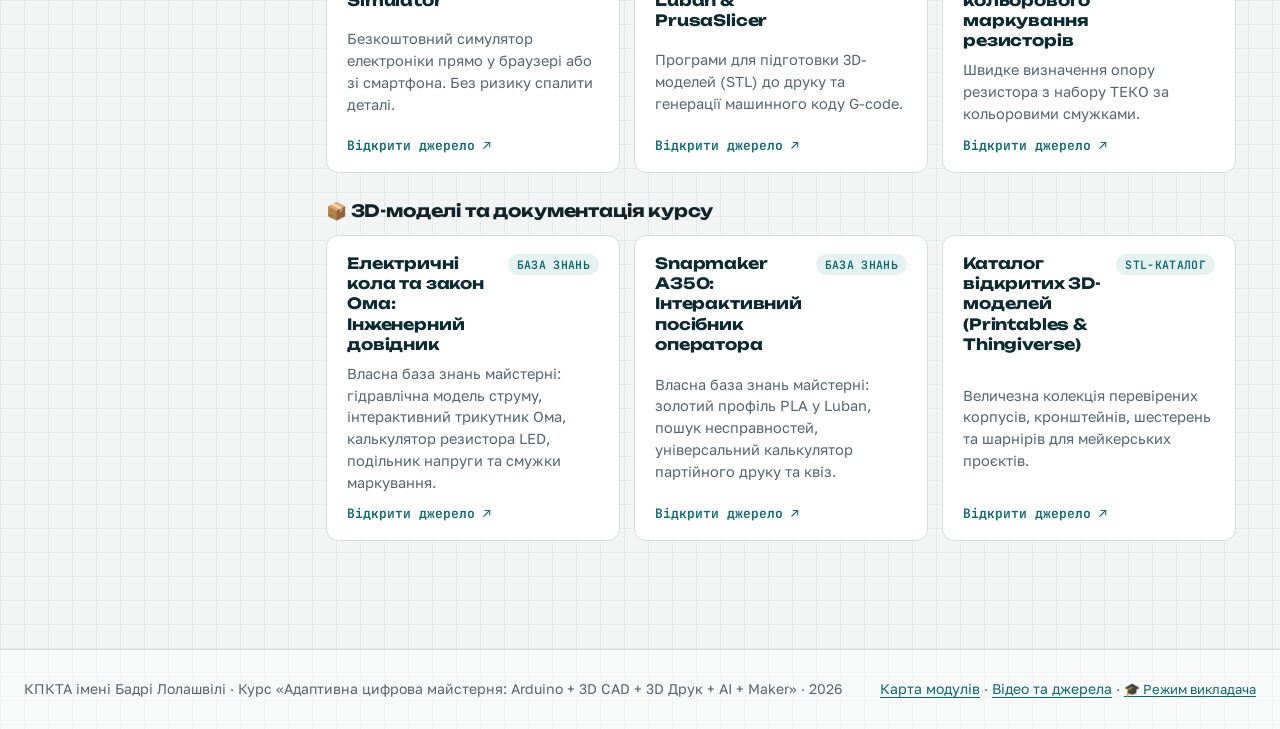
==== commit 26b48dcb: "refactor(ux): implement UI/UX improvements, design tokens, scope honesty and untrack internal files" ====
--- a/index.html
+++ b/index.html
@@ -15,21 +15,21 @@
   <div class="crumbs">
     <span>Київський професійний коледж «ТЕХНО-АРТ» імені Бадрі Лолашвілі</span>
     <span aria-hidden="true">·</span>
-    <span>Курс 250 годин</span>
+    <span>Програма курсу ~250 год (відкрито 7 уроків)</span>
   </div>
 </header>
 
 <section class="hero">
   <div>
-    <p class="kicker">Arduino · 3D CAD · 3D-друк · AI-ментор · Maker</p>
+    <p class="kicker">Програма ~250 год · Зараз відкрито 7 стартових уроків і 2 довідники</p>
     <h1>Адаптивна цифрова майстерня</h1>
     <p class="promise">Від першого сигналу на мікроконтролері — до калібрування Snapmaker A350, 3D-моделювання корпусів і створення власного працюючого пристрою.</p>
     <div class="hero-cta">
-      <a class="btn-primary" id="continue-btn" href="modules/01-arduino-basics/lesson-01.html">Почати навчання →</a>
+      <a class="btn-primary" id="continue-btn" href="modules/00-diagnostic/lesson-safety.html">Почати навчання: Безпека →</a>
       <a class="btn-ghost" href="#resources-sec">🎬 Відео та джерела</a>
     </div>
     <ul class="facts">
-      <li><svg viewBox="0 0 20 20" fill="none" stroke="currentColor" stroke-width="1.8"><circle cx="10" cy="10" r="8"/><path d="M10 5v5l3.5 2"/></svg>250 навчальних годин</li>
+      <li><svg viewBox="0 0 20 20" fill="none" stroke="currentColor" stroke-width="1.8"><circle cx="10" cy="10" r="8"/><path d="M10 5v5l3.5 2"/></svg>~250 год за програмою (7 уроків відкрито)</li>
       <li><svg viewBox="0 0 20 20" fill="none" stroke="currentColor" stroke-width="1.8"><rect x="3" y="4" width="14" height="12" rx="2"/><path d="M7 8h6M7 12h4"/></svg>Набори ТЕКО + Wokwi</li>
       <li><svg viewBox="0 0 20 20" fill="none" stroke="currentColor" stroke-width="1.8"><path d="M4 16h12M6 16V8l4-4 4 4v8"/><circle cx="10" cy="11" r="1.5"/></svg>3D-принтер Snapmaker A350</li>
       <li><svg viewBox="0 0 20 20" fill="none" stroke="currentColor" stroke-width="1.8"><path d="M10 2v4M10 14v4M2 10h4M14 10h4"/><circle cx="10" cy="10" r="3"/></svg>Працює з комп'ютера і телефона</li>
@@ -37,7 +37,7 @@
   </div>
 
   <figure class="hero-board">
-    <svg class="board-map" viewBox="0 0 540 340" role="img" aria-label="Схема інженерного шляху: Електроніка Arduino, 3D-друк Snapmaker A350, 3D CAD моделювання та готовий Maker-проєкт">
+    <svg class="board-map" viewBox="0 0 540 340" role="img" aria-label="Схема інженерного шляху: Електроніка Arduino, 3D-друк Snapmaker A350, 3D CAD моделювання та фінальний Maker-проєкт">
       <defs>
         <pattern id="pcbGrid" width="20" height="20" patternUnits="userSpaceOnUse">
           <path d="M 20 0 L 0 0 0 20" fill="none" stroke="#184C57" stroke-width="0.7"/>
@@ -117,8 +117,8 @@
       <text x="270" y="320" text-anchor="middle" fill="#68959C" font-family="JetBrains Mono, monospace" font-size="10">KPKTA MAKER-LAB REV 2.4 · ADAPTIVE CURRICULUM BOARD</text>
     </svg>
     <div class="board-telemetry">
-      <span id="hero-stat-ready">Готових уроків: 6</span>
-      <span id="hero-stat-done" class="badge-ok">Твій прогрес: 0%</span>
+      <span id="hero-stat-ready">Відкрито уроків: 7</span>
+      <span id="hero-stat-done" class="badge-ok">Пройдено: 0 з 7 (0%)</span>
     </div>
   </figure>
 </section>
@@ -155,9 +155,39 @@
   </aside>
 
   <main>
+    <!-- Шлях перших кроків -->
+    <div class="onboarding-path">
+      <div class="onboarding-head">
+        <span class="onboarding-badge">🚀 З чого почати</span>
+        <h4>Маршрут перших кроків: від техніки безпеки до першого пристрою</h4>
+      </div>
+      <div class="onboarding-steps">
+        <a href="modules/00-diagnostic/lesson-safety.html" class="onboarding-step-card highlight">
+          <span class="step-badge">Крок 1 · 25 хв</span>
+          <strong>0.1 Безпека мейкера</strong>
+          <span>Захист плати ТЕКО, очей і робочого місця</span>
+        </a>
+        <a href="modules/00-diagnostic/lesson-diag.html" class="onboarding-step-card">
+          <span class="step-badge">Крок 2 · 40 хв</span>
+          <strong>0.2 Вхідна діагностика</strong>
+          <span>Оцінка 6 ключових навичок</span>
+        </a>
+        <a href="modules/00-diagnostic/lesson-setup.html" class="onboarding-step-card">
+          <span class="step-badge">Крок 3 · 30 хв</span>
+          <strong>0.3 Налаштування IDE</strong>
+          <span>Arduino IDE 2.x та драйвер CH340</span>
+        </a>
+        <a href="modules/01-arduino-basics/lesson-01.html" class="onboarding-step-card">
+          <span class="step-badge">Крок 4 · 45 хв</span>
+          <strong>1.1 Перший сигнал</strong>
+          <span>Сигнал SOS, симулятор Wokwi і пін 13</span>
+        </a>
+      </div>
+    </div>
+
     <div class="callout safe" style="max-width:100%;margin-top:0">
       <b>🎯 Головна інженерна мета курсу</b>
-      <p>Не просто «прочитати про електроніку чи 3D-принтер», а <strong>навчитися створювати працюючий пристрій під ключ</strong>: проблема → ідея → схема у Wokwi → код Arduino → обмір штангенциркулем → 3D-друк деталі на Snapmaker A350 → готовий виріб у портфоліо.</p>
+      <p>Не просто «прочитати про електроніку чи 3D-принтер», а <strong>навчитися створювати працюючий пристрій під ключ</strong>: проблема → ідея → схема у Wokwi → код Arduino → обмір штангенциркулем → 3D-друк деталі на Snapmaker A350 → реальний виріб у портфоліо.</p>
     </div>
 
     <section class="step" id="modules-sec">
@@ -193,7 +223,7 @@
         <div class="card">
           <span class="card-step">КРОК 03</span>
           <h4>Працюй з AI як інженер</h4>
-          <p>Використовуй готові шаблони запитів до ШІ: описуй симптом і свою гіпотезу замість прохання «напиши код за мене».</p>
+          <p>Використовуй підготовлені шаблони запитів до ШІ: описуй симптом і свою гіпотезу замість прохання «напиши код за мене».</p>
         </div>
         <div class="card">
           <span class="card-step">КРОК 04</span>
@@ -320,7 +350,7 @@
   if (pin === null) return;
   if (pin.trim() === "0111") {
     localStorage.setItem("arduino-teacher", "1");
-    alert("🎓 Режим викладача успішно активовано!\nУсі 17 уроків та модулів курсу розблоковано.");
+    alert("🎓 Режим викладача успішно активовано!\nВідкрито вільний доступ до всіх 7 створених уроків курсу (ще 10 уроків — у розробці). Заблоковані стани знято.");
     location.reload();
   } else {
     alert("❌ Невірний PIN-код доступу.");
--- a/assets/style.css
+++ b/assets/style.css
@@ -23,8 +23,19 @@
   --primary-dark: #0C2A31;
   --bg: #F2F5F4;
   --card: #FFFFFF;
+  --space-1: 4px;
+  --space-2: 8px;
+  --space-3: 12px;
+  --space-4: 16px;
+  --space-6: 24px;
+  --space-8: 32px;
+  --space-12: 48px;
   --radius-s: 6px;
   --radius-m: 12px;
+  --radius-l: 16px;
+  --radius-xl: 24px;
+  --content-max: 720px;
+  --page-max: 1240px;
   --display: "Unbounded", system-ui, -apple-system, sans-serif;
   --body: "Golos Text", system-ui, -apple-system, sans-serif;
   --mono: "JetBrains Mono", Consolas, ui-monospace, monospace;
@@ -294,6 +305,84 @@
 .callout.danger { --c: var(--signal); background: #FFF6F5; }
 .callout.ai { --c: #5B54C6; border-left-style: dashed; }
 
+/* ---------- Шлях перших кроків (Onboarding Path) ---------- */
+.onboarding-path {
+  background: var(--surface);
+  border: 1px solid var(--line);
+  border-left: 4px solid var(--pcb);
+  border-radius: var(--radius-m);
+  padding: 18px 20px;
+  margin: 0 0 24px;
+  box-shadow: 0 4px 16px rgba(14, 102, 115, .05);
+}
+.onboarding-head {
+  display: flex;
+  align-items: center;
+  gap: 12px;
+  margin-bottom: 14px;
+  flex-wrap: wrap;
+}
+.onboarding-badge {
+  font: 700 11.5px var(--mono);
+  background: #E7F2F0;
+  color: var(--pcb);
+  padding: 3px 9px;
+  border-radius: 99px;
+  text-transform: uppercase;
+  letter-spacing: .04em;
+}
+.onboarding-head h4 {
+  margin: 0;
+  font-size: 15.5px;
+  font-family: var(--body);
+  font-weight: 700;
+  color: var(--ink);
+}
+.onboarding-steps {
+  display: grid;
+  grid-template-columns: repeat(auto-fit, minmax(210px, 1fr));
+  gap: 10px;
+}
+.onboarding-step-card {
+  display: flex;
+  flex-direction: column;
+  gap: 4px;
+  padding: 12px 14px;
+  background: #FAFCFB;
+  border: 1px solid var(--line);
+  border-radius: var(--radius-s);
+  text-decoration: none;
+  color: var(--ink);
+  transition: all .15s ease;
+  min-height: 44px;
+}
+.onboarding-step-card:hover {
+  background: #FFFFFF;
+  border-color: var(--pcb);
+  transform: translateY(-1px);
+  box-shadow: 0 4px 10px rgba(14, 102, 115, .08);
+}
+.onboarding-step-card .step-badge {
+  font: 600 11px var(--mono);
+  color: var(--muted);
+}
+.onboarding-step-card strong {
+  font-size: 14px;
+  color: var(--pcb);
+}
+.onboarding-step-card span {
+  font-size: 12.5px;
+  color: var(--muted);
+  line-height: 1.35;
+}
+.onboarding-step-card.highlight {
+  border-color: #B8D6D4;
+  background: #F2F8F7;
+}
+.onboarding-step-card.highlight strong {
+  color: var(--pcb-deep);
+}
+
 /* ---------- Картки модулів на головній (.module) ---------- */
 .module {
   background: var(--surface);
@@ -333,6 +422,15 @@
 }
 .mod-stat.active { background: #E3F2F4; color: var(--pcb); border-color: #B2D8DF; }
 .mod-stat.done { background: #E6F6EE; color: var(--ok); border-color: #A7DFC2; }
+.mod-stat.soon { background: #F1F5F4; color: var(--muted); border-color: var(--line); }
+
+.module.module-soon {
+  opacity: 0.9;
+  border-style: dashed;
+  background: #FCFDFD;
+}
+.module.module-soon .mod-desc { color: var(--muted); }
+
 
 .lesson-list { display: flex; flex-direction: column; gap: 8px; }
 .lesson-row {
